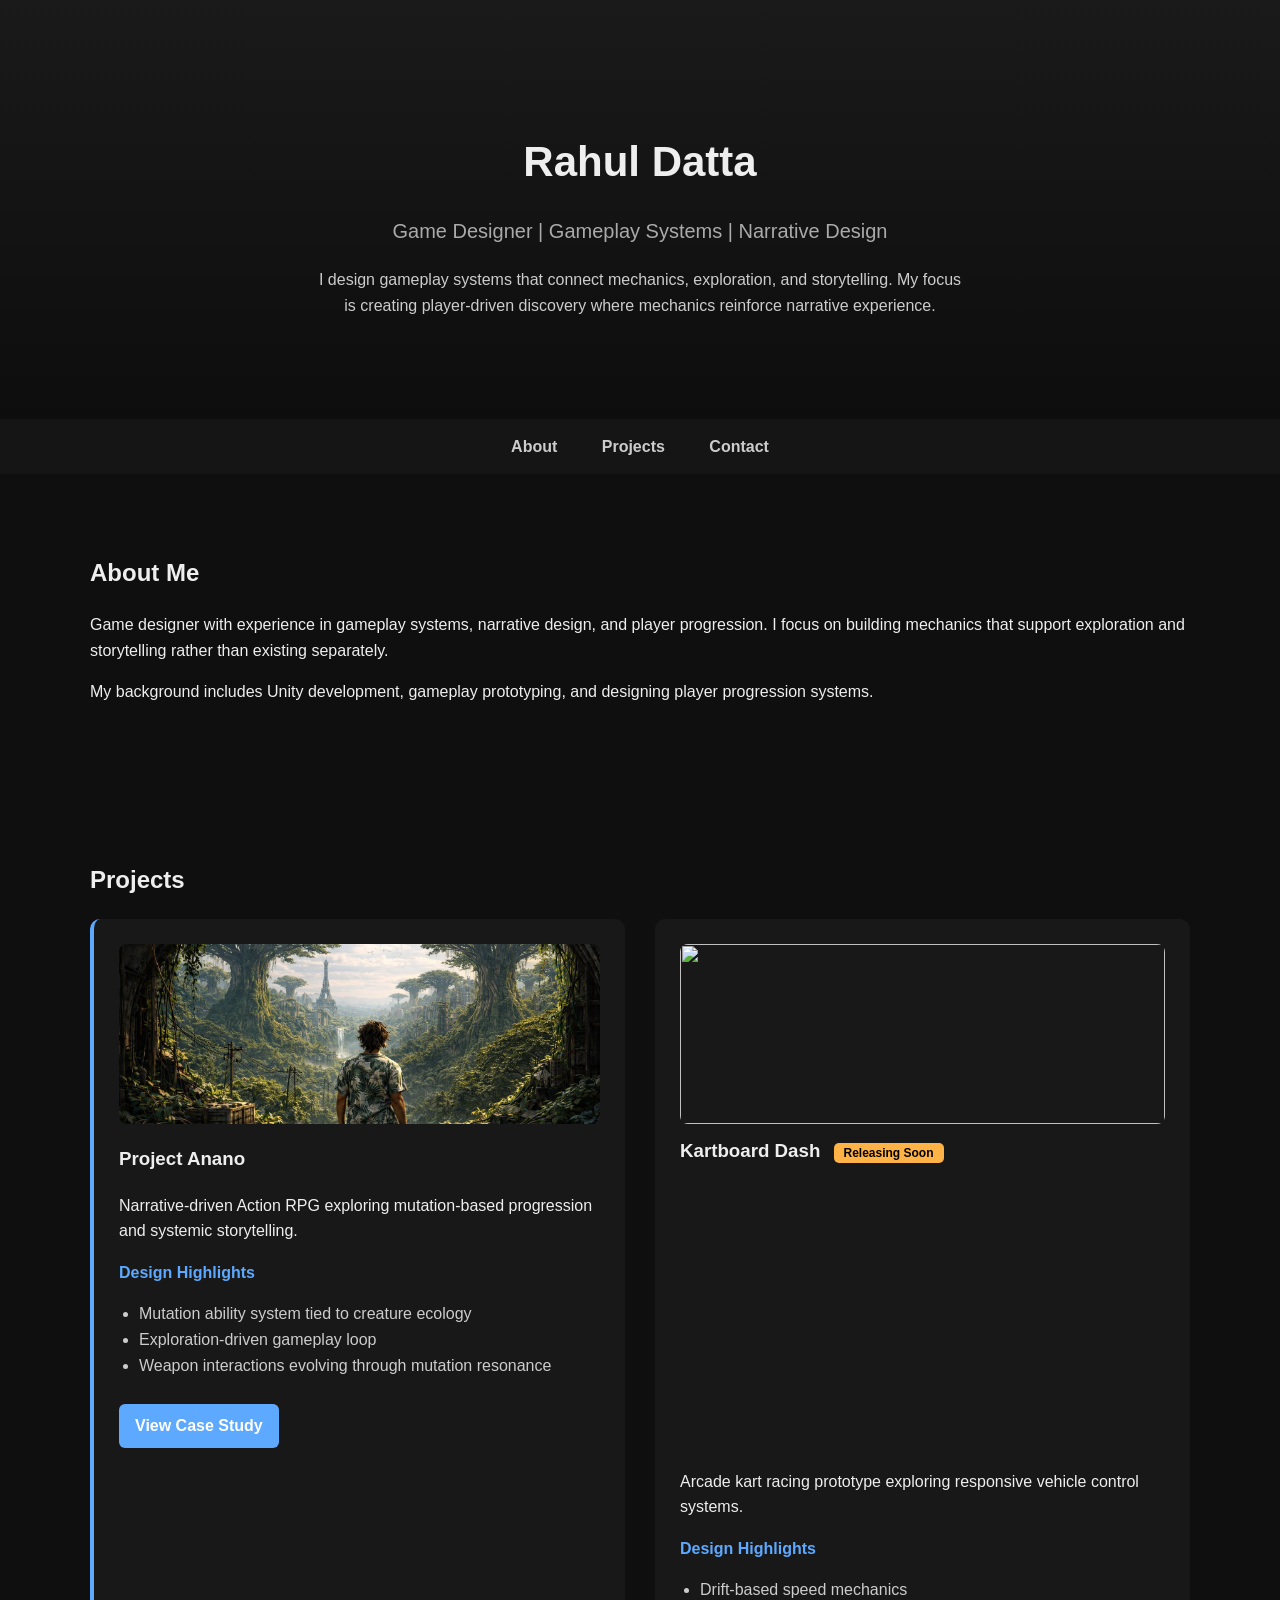
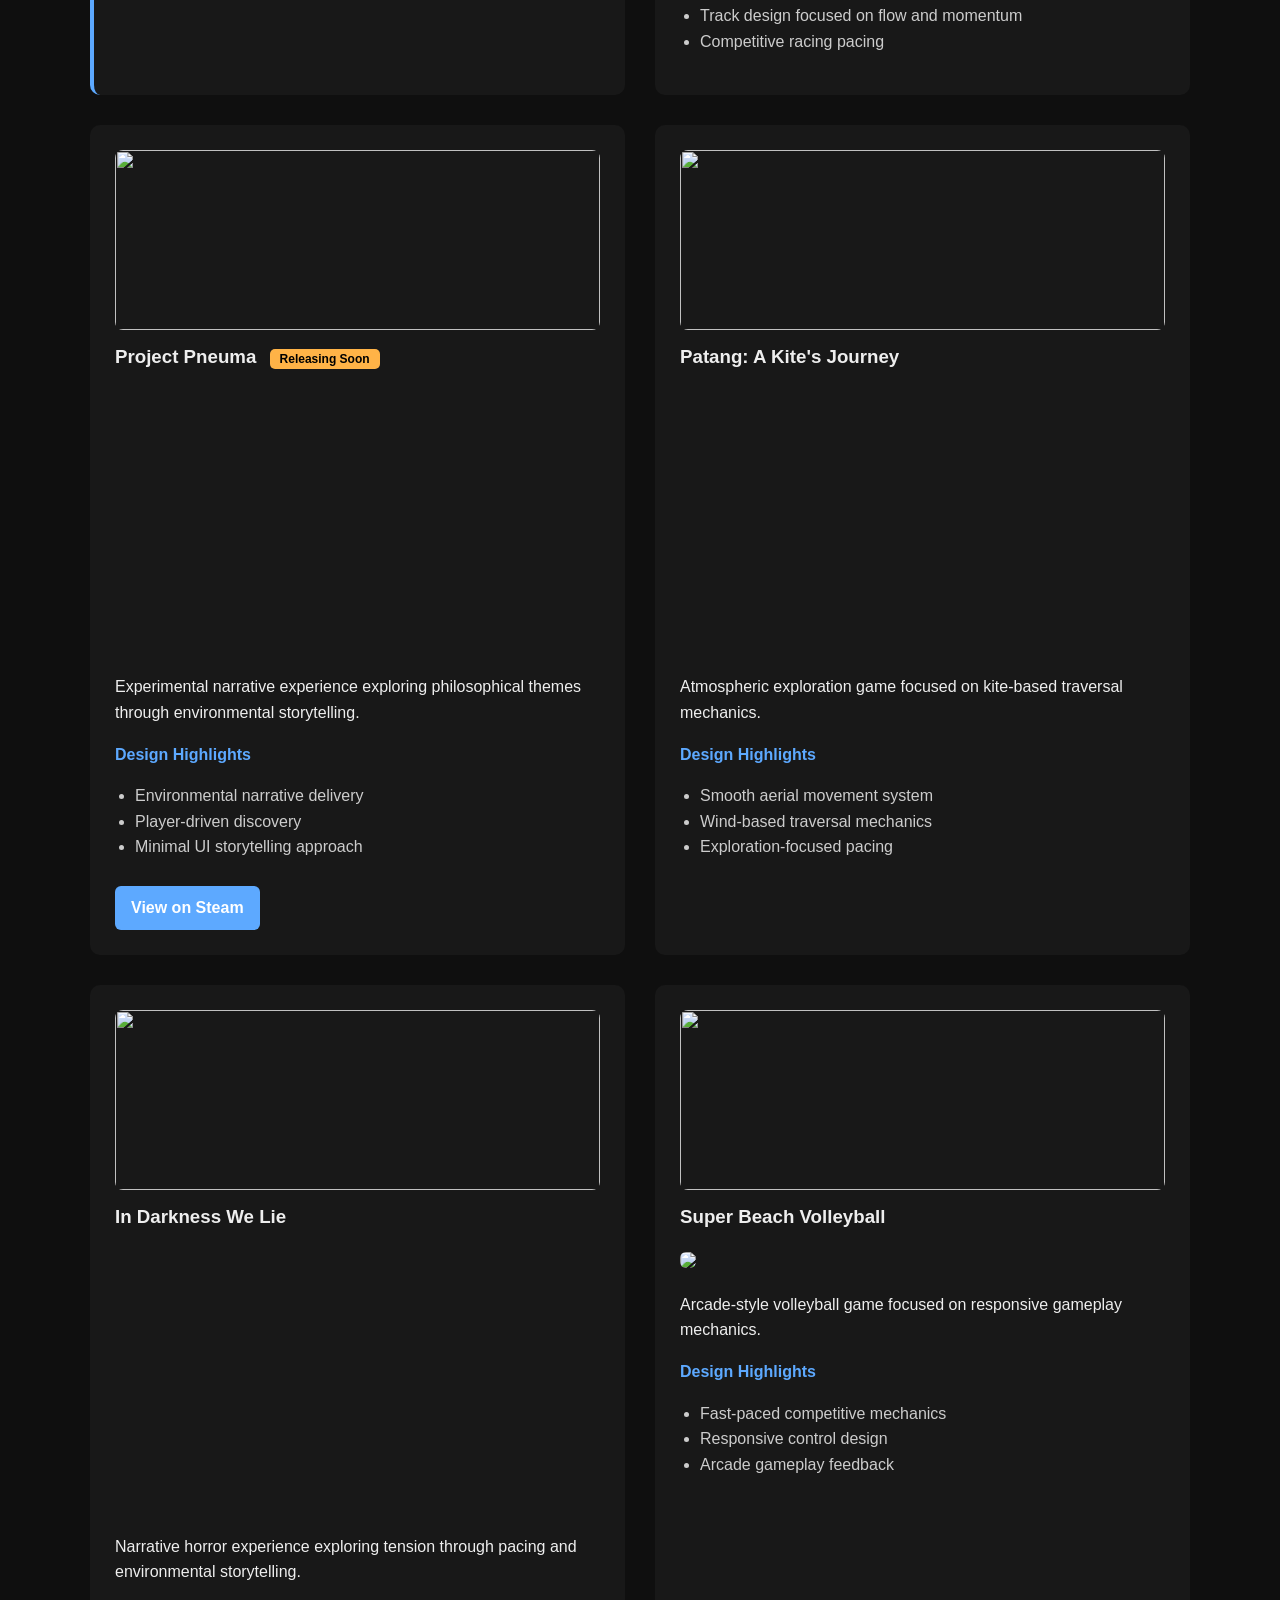
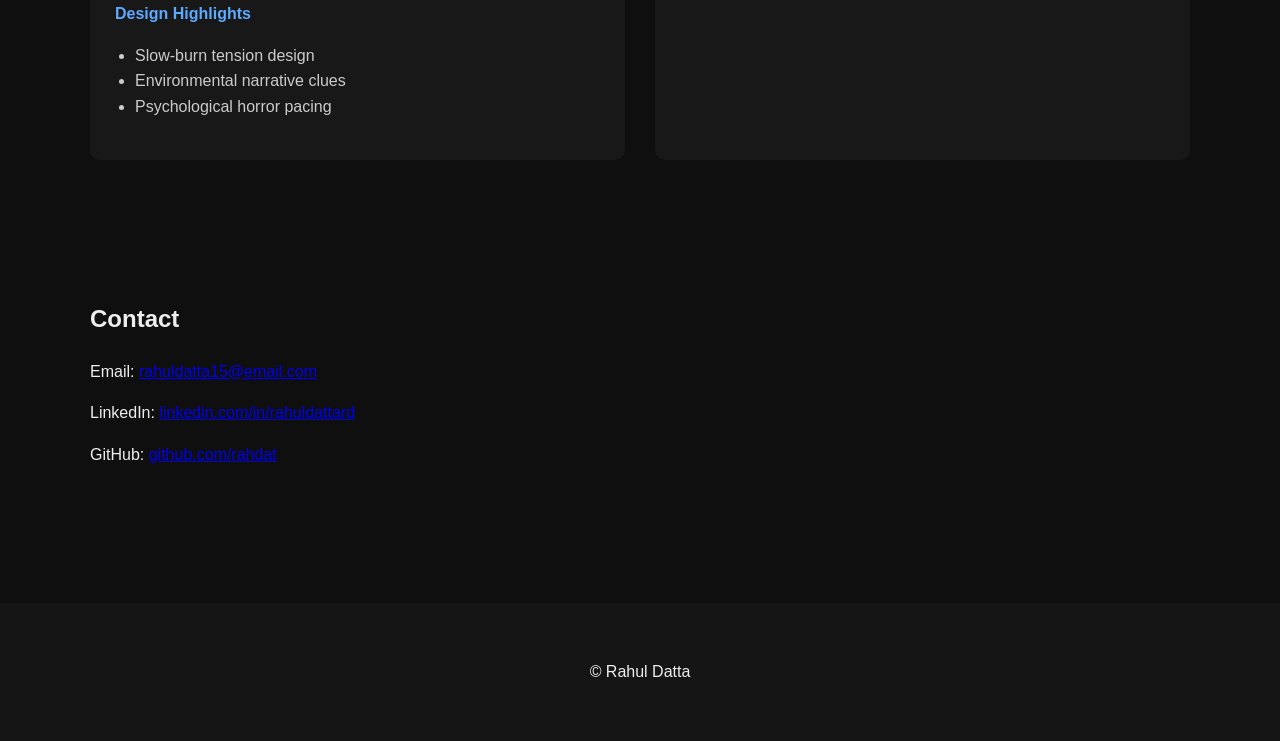
==== index.html @ 65f95d01 "Update index.html" ====
<!DOCTYPE html>
<html lang="en">

<head>
<meta charset="UTF-8">
<meta name="viewport" content="width=device-width, initial-scale=1.0">

<title>Rahul Datta | Game Designer</title>

<link rel="stylesheet" href="style.css">

</head>


<body>

<header class="hero">

<h1>Rahul Datta</h1>

<p class="tagline">
Game Designer | Gameplay Systems | Narrative Design
</p>

<p class="intro">
I design gameplay systems that connect mechanics, exploration, and storytelling.
My focus is creating player-driven discovery where mechanics reinforce narrative experience.
</p>

</header>



<nav>
<a href="#about">About</a>
<a href="#projects">Projects</a>
<a href="#contact">Contact</a>
</nav>



<section id="about">

<h2>About Me</h2>

<p>
Game designer with experience in gameplay systems, narrative design, and player progression.
I focus on building mechanics that support exploration and storytelling rather than existing separately.
</p>

<p>
My background includes Unity development, gameplay prototyping, and designing player progression systems.
</p>

</section>



<section id="projects">

<h2>Projects</h2>


<div class="project-grid">


<!-- ANANO -->

<div class="project featured">

<img class="banner" src="images/anano.jpg">

<h3>Project Anano</h3>

<p>
Narrative-driven Action RPG exploring mutation-based progression and systemic storytelling.
</p>

<h4>Design Highlights</h4>

<ul>
<li>Mutation ability system tied to creature ecology</li>
<li>Exploration-driven gameplay loop</li>
<li>Weapon interactions evolving through mutation resonance</li>
</ul>

<a class="button" href="anano.html">View Case Study</a>

</div>



<!-- KARTBOARD -->

<div class="project">

<img class="banner" src="images/kartboard.jpg">

<h3>Kartboard Dash <span class="badge">Releasing Soon</span></h3>

<div class="media">

<iframe
src="https://www.youtube.com/embed/-lowwRSZ0fc"
allowfullscreen>
</iframe>

</div>

<p>
Arcade kart racing prototype exploring responsive vehicle control systems.
</p>

<h4>Design Highlights</h4>

<ul>
<li>Drift-based speed mechanics</li>
<li>Track design focused on flow and momentum</li>
<li>Competitive racing pacing</li>
</ul>

</div>



<!-- PNEUMA -->

<div class="project">

<img class="banner" src="images/pneuma.jpg">

<h3>Project Pneuma <span class="badge">Releasing Soon</span></h3>

<div class="media">

<iframe
src="https://www.youtube.com/embed/hPVLuGZU368"
allowfullscreen>
</iframe>

</div>

<p>
Experimental narrative experience exploring philosophical themes through environmental storytelling.
</p>

<h4>Design Highlights</h4>

<ul>
<li>Environmental narrative delivery</li>
<li>Player-driven discovery</li>
<li>Minimal UI storytelling approach</li>
</ul>

<a class="button"
href="https://store.steampowered.com/app/3872430/SCP_Project_Pneuma/"
target="_blank">
View on Steam
</a>

</div>



<!-- PATANG -->

<div class="project">

<img class="banner" src="images/patang.jpg">

<h3>Patang: A Kite's Journey</h3>

<div class="media">

<iframe
src="https://www.youtube.com/embed/ZGnohQIVw0w"
allowfullscreen>
</iframe>

</div>

<p>
Atmospheric exploration game focused on kite-based traversal mechanics.
</p>

<h4>Design Highlights</h4>

<ul>
<li>Smooth aerial movement system</li>
<li>Wind-based traversal mechanics</li>
<li>Exploration-focused pacing</li>
</ul>

</div>



<!-- DARKNESS -->

<div class="project">

<img class="banner" src="images/darkness.jpg">

<h3>In Darkness We Lie</h3>

<div class="media">

<iframe
src="https://www.youtube.com/embed/kJsp2bz1Zdc"
allowfullscreen>
</iframe>

</div>

<p>
Narrative horror experience exploring tension through pacing and environmental storytelling.
</p>

<h4>Design Highlights</h4>

<ul>
<li>Slow-burn tension design</li>
<li>Environmental narrative clues</li>
<li>Psychological horror pacing</li>
</ul>

</div>



<!-- VOLLEYBALL -->

<div class="project">

<img class="banner" src="images/volleyball.jpg">

<h3>Super Beach Volleyball</h3>

<div class="media">

<img src="images/volleyball.jpg">

</div>

<p>
Arcade-style volleyball game focused on responsive gameplay mechanics.
</p>

<h4>Design Highlights</h4>

<ul>
<li>Fast-paced competitive mechanics</li>
<li>Responsive control design</li>
<li>Arcade gameplay feedback</li>
</ul>

</div>


</div>

</section>



<section id="contact">

<h2>Contact</h2>

<p>Email: <a href="mailto:rahuldatta15@email.com">rahuldatta15@email.com</a></p>

<p>
LinkedIn:
<a href="https://linkedin.com/in/rahuldattard" target="_blank">
linkedin.com/in/rahuldattard
</a>
</p>

<p>
GitHub:
<a href="https://github.com/rahdat" target="_blank">
github.com/rahdat
</a>
</p>

</section>



<footer>

<p>© Rahul Datta</p>

</footer>


</body>
</html>
---- style.css ----
body {
font-family: Arial, Helvetica, sans-serif;
margin: 0;
background-color: #0f0f0f;
color: #eee;
line-height: 1.6;
}

/* HERO */

.hero {
text-align: center;
padding: 100px 20px;
background: linear-gradient(180deg,#1a1a1a,#0d0d0d);
}

.hero h1 {
font-size: 42px;
margin-bottom: 10px;
}

.tagline {
font-size: 20px;
color: #aaa;
}

.intro {
max-width: 650px;
margin: auto;
color: #ccc;
margin-top: 10px;
}

/* NAV */

nav {
background: #151515;
text-align: center;
padding: 15px;
}

nav a {
color: #ccc;
margin: 0 20px;
text-decoration: none;
font-weight: bold;
}

nav a:hover {
color: white;
}

/* SECTIONS */

section {
max-width: 1100px;
margin: auto;
padding: 60px 20px;
}

/* GRID */

.project-grid {
display: grid;
grid-template-columns: repeat(auto-fit,minmax(420px,1fr));
gap: 30px;
}

/* PROJECT CARD */

.project {

background: #181818;
padding: 25px;
border-radius: 10px;

transition: transform .2s ease, box-shadow .2s ease;

}

.project:hover {
transform: translateY(-6px);
box-shadow: 0 12px 30px rgba(0,0,0,.4);
}

.project h3 {
margin-top: 0;
}

/* FEATURED */

.featured {
border-left: 4px solid #5da9ff;
}

/* MEDIA */

.media {
margin-top: 15px;
margin-bottom: 15px;
}

.media iframe {
width: 100%;
height: 260px;
border-radius: 6px;
border: none;
}

.media img {
width: 100%;
border-radius: 6px;
}

/* BADGE */

.badge {
background: #ffb347;
color: black;
padding: 3px 10px;
border-radius: 5px;
font-size: 12px;
margin-left: 8px;
}

/* BUTTON */

.button {
display: inline-block;
margin-top: 10px;
padding: 9px 16px;
background: #5da9ff;
color: white;
border-radius: 6px;
text-decoration: none;
font-weight: bold;
}

.button:hover {
background: #3e8fe6;
}

/* FOOTER */

footer {
text-align: center;
padding: 40px;
background: #151515;
margin-top: 60px;
}

.project ul {
padding-left: 20px;
color: #ccc;
}

.project h4 {
margin-top: 15px;
margin-bottom: 5px;
color: #5da9ff;
}

.banner {
width: 100%;
height: 180px;
object-fit: cover;
border-radius: 8px;
margin-bottom: 12px;
}
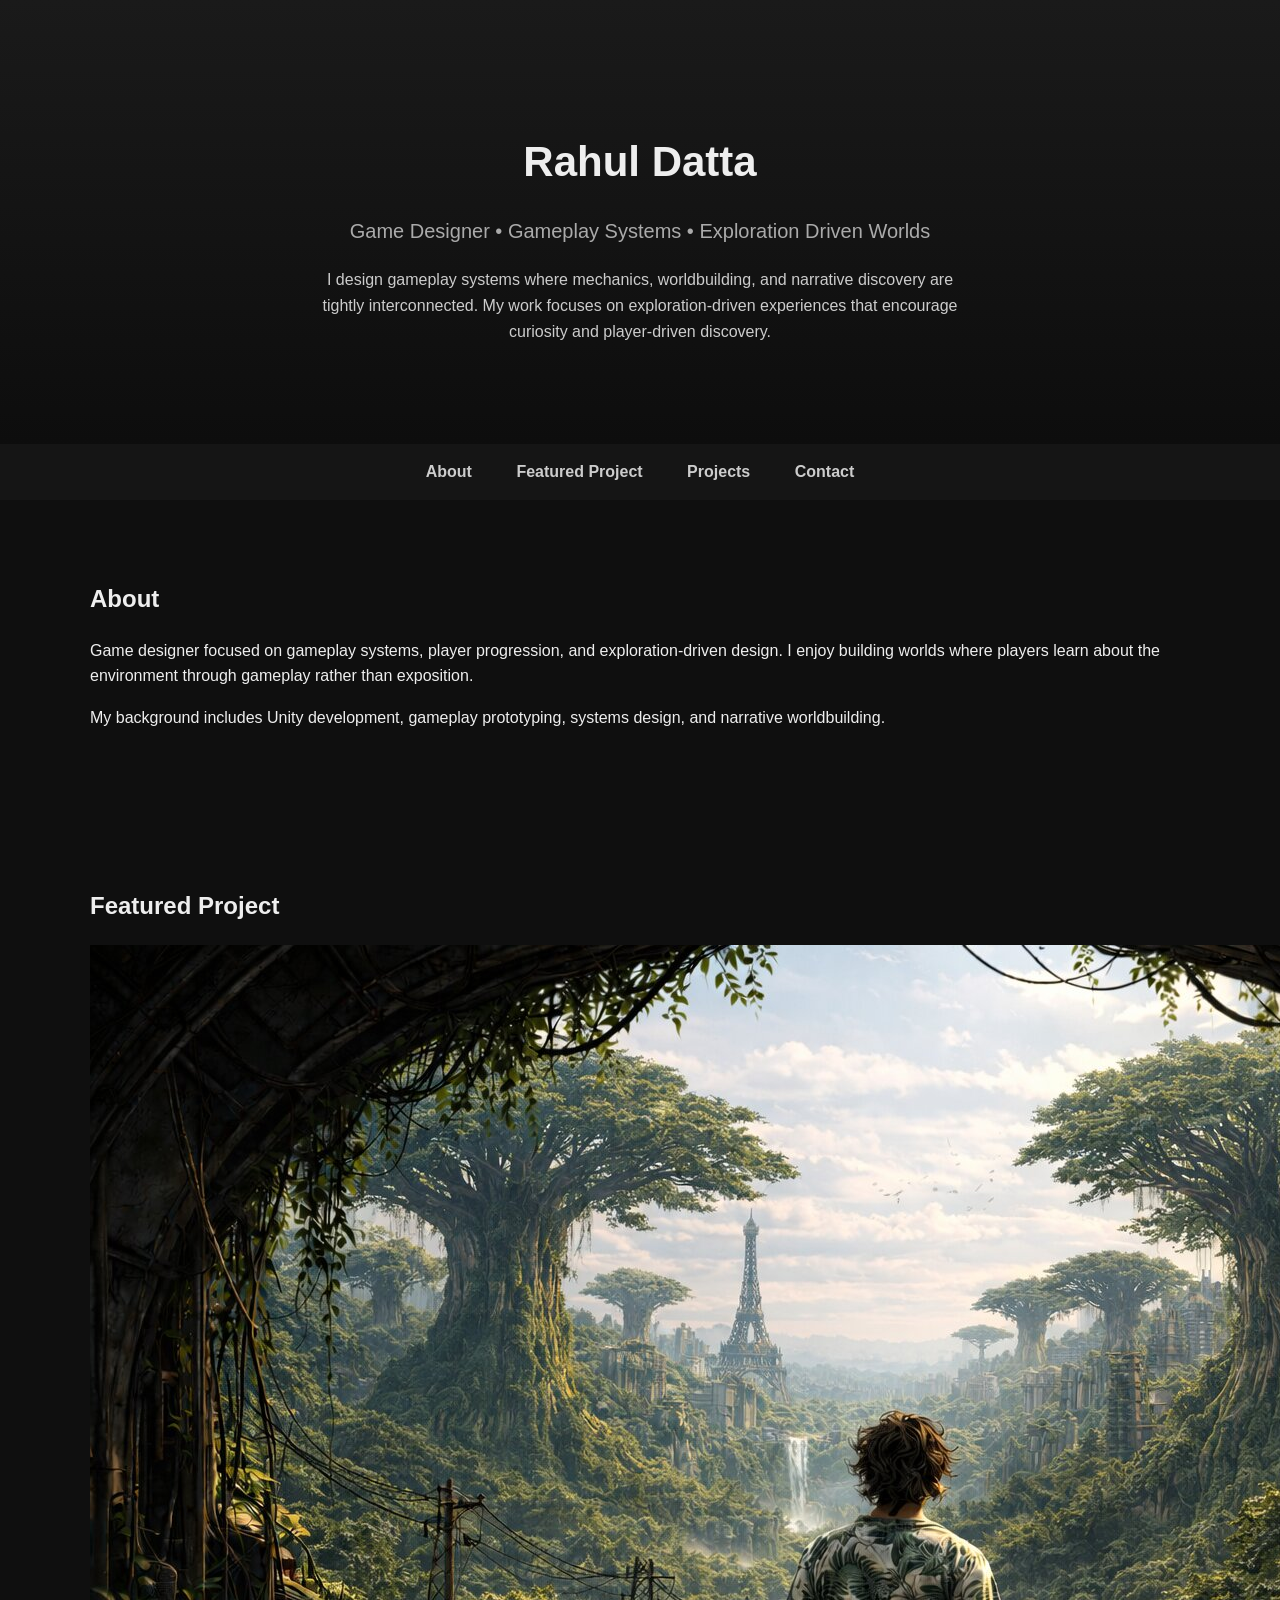
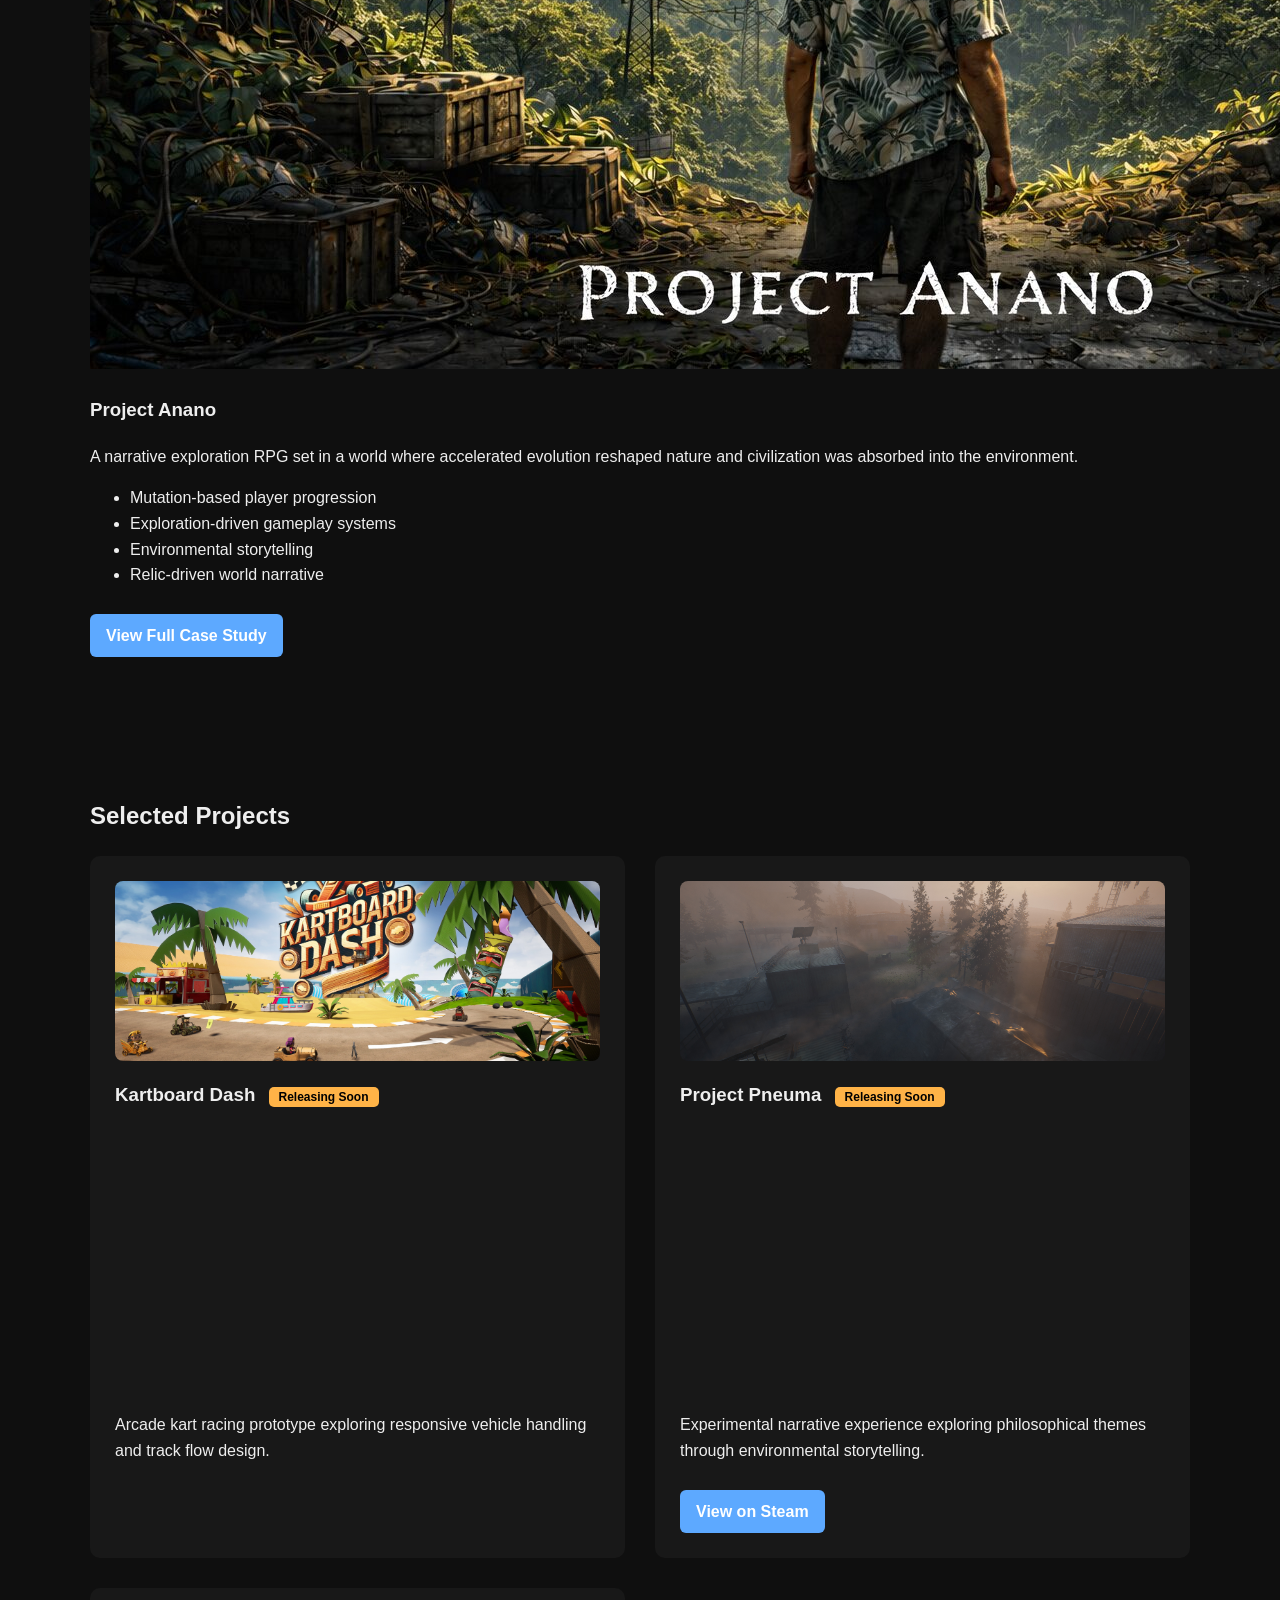
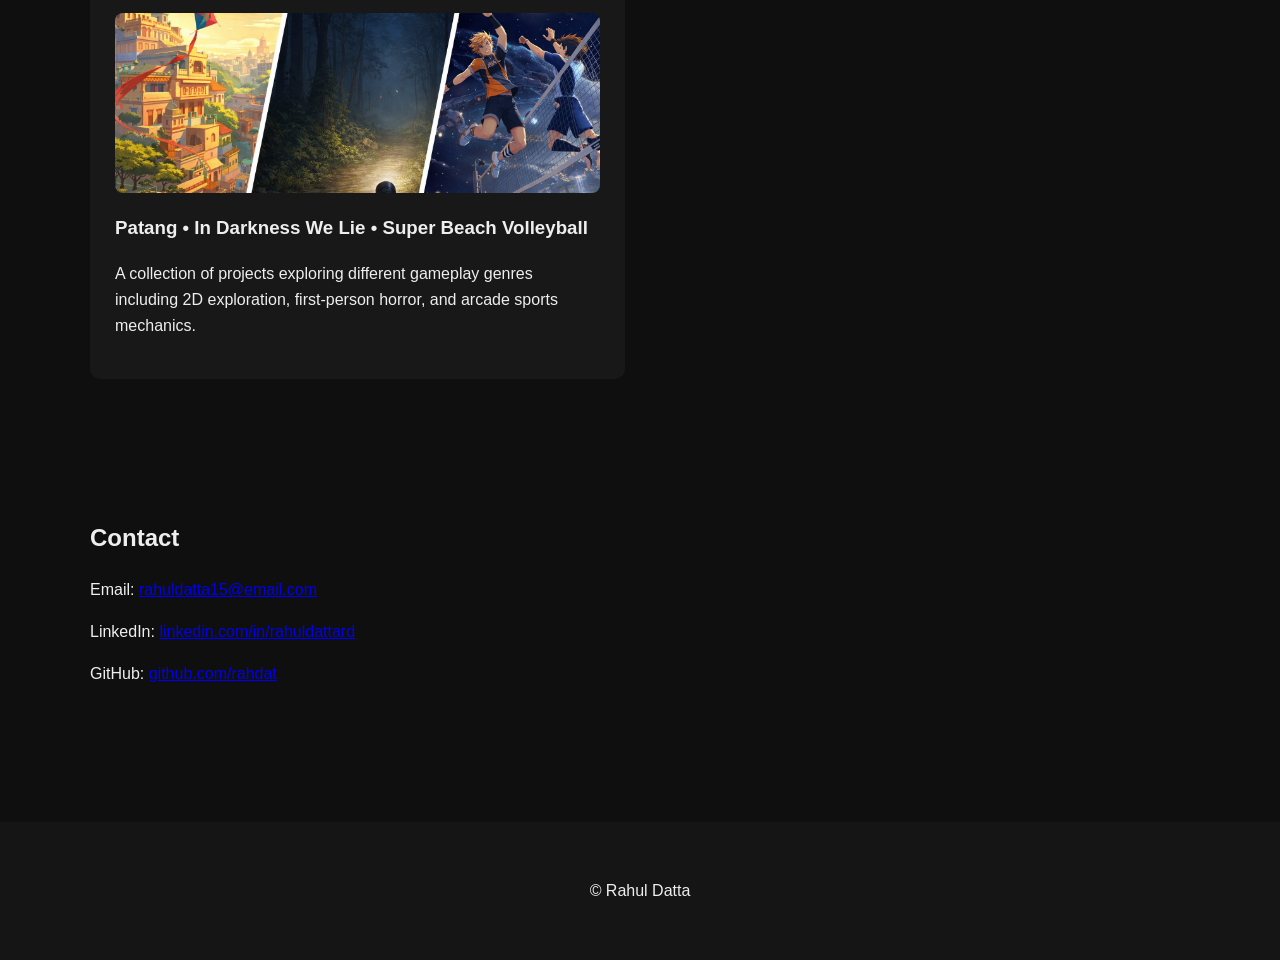
==== commit 002f773b: "Update index.html" ====
--- a/index.html
+++ b/index.html
@@ -14,17 +14,19 @@
 
 <body>
 
+
 <header class="hero">
 
 <h1>Rahul Datta</h1>
 
 <p class="tagline">
-Game Designer | Gameplay Systems | Narrative Design
+Game Designer • Gameplay Systems • Exploration Driven Worlds
 </p>
 
 <p class="intro">
-I design gameplay systems that connect mechanics, exploration, and storytelling.
-My focus is creating player-driven discovery where mechanics reinforce narrative experience.
+I design gameplay systems where mechanics, worldbuilding, and narrative discovery
+are tightly interconnected. My work focuses on exploration-driven experiences
+that encourage curiosity and player-driven discovery.
 </p>
 
 </header>
@@ -32,25 +34,70 @@
 
 
 <nav>
+
 <a href="#about">About</a>
+<a href="#featured">Featured Project</a>
 <a href="#projects">Projects</a>
 <a href="#contact">Contact</a>
+
 </nav>
 
 
 
 <section id="about">
 
-<h2>About Me</h2>
-
-<p>
-Game designer with experience in gameplay systems, narrative design, and player progression.
-I focus on building mechanics that support exploration and storytelling rather than existing separately.
-</p>
-
-<p>
-My background includes Unity development, gameplay prototyping, and designing player progression systems.
-</p>
+<h2>About</h2>
+
+<p>
+Game designer focused on gameplay systems, player progression, and exploration-driven design.
+I enjoy building worlds where players learn about the environment through gameplay rather than exposition.
+</p>
+
+<p>
+My background includes Unity development, gameplay prototyping,
+systems design, and narrative worldbuilding.
+</p>
+
+</section>
+
+
+
+<section id="featured">
+
+<h2>Featured Project</h2>
+
+<div class="featured-project">
+
+<img src="images/anano.jpg">
+
+<div class="featured-info">
+
+<h3>Project Anano</h3>
+
+<p>
+A narrative exploration RPG set in a world where accelerated evolution reshaped nature
+and civilization was absorbed into the environment.
+</p>
+
+<ul>
+
+<li>Mutation-based player progression</li>
+
+<li>Exploration-driven gameplay systems</li>
+
+<li>Environmental storytelling</li>
+
+<li>Relic-driven world narrative</li>
+
+</ul>
+
+<a class="button" href="anano.html">
+View Full Case Study
+</a>
+
+</div>
+
+</div>
 
 </section>
 
@@ -58,39 +105,11 @@
 
 <section id="projects">
 
-<h2>Projects</h2>
-
+<h2>Selected Projects</h2>
 
 <div class="project-grid">
 
 
-<!-- ANANO -->
-
-<div class="project featured">
-
-<img class="banner" src="images/anano.jpg">
-
-<h3>Project Anano</h3>
-
-<p>
-Narrative-driven Action RPG exploring mutation-based progression and systemic storytelling.
-</p>
-
-<h4>Design Highlights</h4>
-
-<ul>
-<li>Mutation ability system tied to creature ecology</li>
-<li>Exploration-driven gameplay loop</li>
-<li>Weapon interactions evolving through mutation resonance</li>
-</ul>
-
-<a class="button" href="anano.html">View Case Study</a>
-
-</div>
-
-
-
-<!-- KARTBOARD -->
 
 <div class="project">
 
@@ -108,22 +127,13 @@
 </div>
 
 <p>
-Arcade kart racing prototype exploring responsive vehicle control systems.
-</p>
-
-<h4>Design Highlights</h4>
-
-<ul>
-<li>Drift-based speed mechanics</li>
-<li>Track design focused on flow and momentum</li>
-<li>Competitive racing pacing</li>
-</ul>
-
-</div>
-
-
-
-<!-- PNEUMA -->
+Arcade kart racing prototype exploring responsive vehicle handling
+and track flow design.
+</p>
+
+</div>
+
+
 
 <div class="project">
 
@@ -141,16 +151,9 @@
 </div>
 
 <p>
-Experimental narrative experience exploring philosophical themes through environmental storytelling.
-</p>
-
-<h4>Design Highlights</h4>
-
-<ul>
-<li>Environmental narrative delivery</li>
-<li>Player-driven discovery</li>
-<li>Minimal UI storytelling approach</li>
-</ul>
+Experimental narrative experience exploring philosophical themes
+through environmental storytelling.
+</p>
 
 <a class="button"
 href="https://store.steampowered.com/app/3872430/SCP_Project_Pneuma/"
@@ -162,97 +165,16 @@
 
 
 
-<!-- PATANG -->
-
 <div class="project">
 
-<img class="banner" src="images/patang.jpg">
-
-<h3>Patang: A Kite's Journey</h3>
-
-<div class="media">
-
-<iframe
-src="https://www.youtube.com/embed/ZGnohQIVw0w"
-allowfullscreen>
-</iframe>
-
-</div>
-
-<p>
-Atmospheric exploration game focused on kite-based traversal mechanics.
-</p>
-
-<h4>Design Highlights</h4>
-
-<ul>
-<li>Smooth aerial movement system</li>
-<li>Wind-based traversal mechanics</li>
-<li>Exploration-focused pacing</li>
-</ul>
-
-</div>
-
-
-
-<!-- DARKNESS -->
-
-<div class="project">
-
-<img class="banner" src="images/darkness.jpg">
-
-<h3>In Darkness We Lie</h3>
-
-<div class="media">
-
-<iframe
-src="https://www.youtube.com/embed/kJsp2bz1Zdc"
-allowfullscreen>
-</iframe>
-
-</div>
-
-<p>
-Narrative horror experience exploring tension through pacing and environmental storytelling.
-</p>
-
-<h4>Design Highlights</h4>
-
-<ul>
-<li>Slow-burn tension design</li>
-<li>Environmental narrative clues</li>
-<li>Psychological horror pacing</li>
-</ul>
-
-</div>
-
-
-
-<!-- VOLLEYBALL -->
-
-<div class="project">
-
-<img class="banner" src="images/volleyball.jpg">
-
-<h3>Super Beach Volleyball</h3>
-
-<div class="media">
-
-<img src="images/volleyball.jpg">
-
-</div>
-
-<p>
-Arcade-style volleyball game focused on responsive gameplay mechanics.
-</p>
-
-<h4>Design Highlights</h4>
-
-<ul>
-<li>Fast-paced competitive mechanics</li>
-<li>Responsive control design</li>
-<li>Arcade gameplay feedback</li>
-</ul>
+<img class="banner" src="images/common.jpg">
+
+<h3>Patang • In Darkness We Lie • Super Beach Volleyball</h3>
+
+<p>
+A collection of projects exploring different gameplay genres including
+2D exploration, first-person horror, and arcade sports mechanics.
+</p>
 
 </div>
 
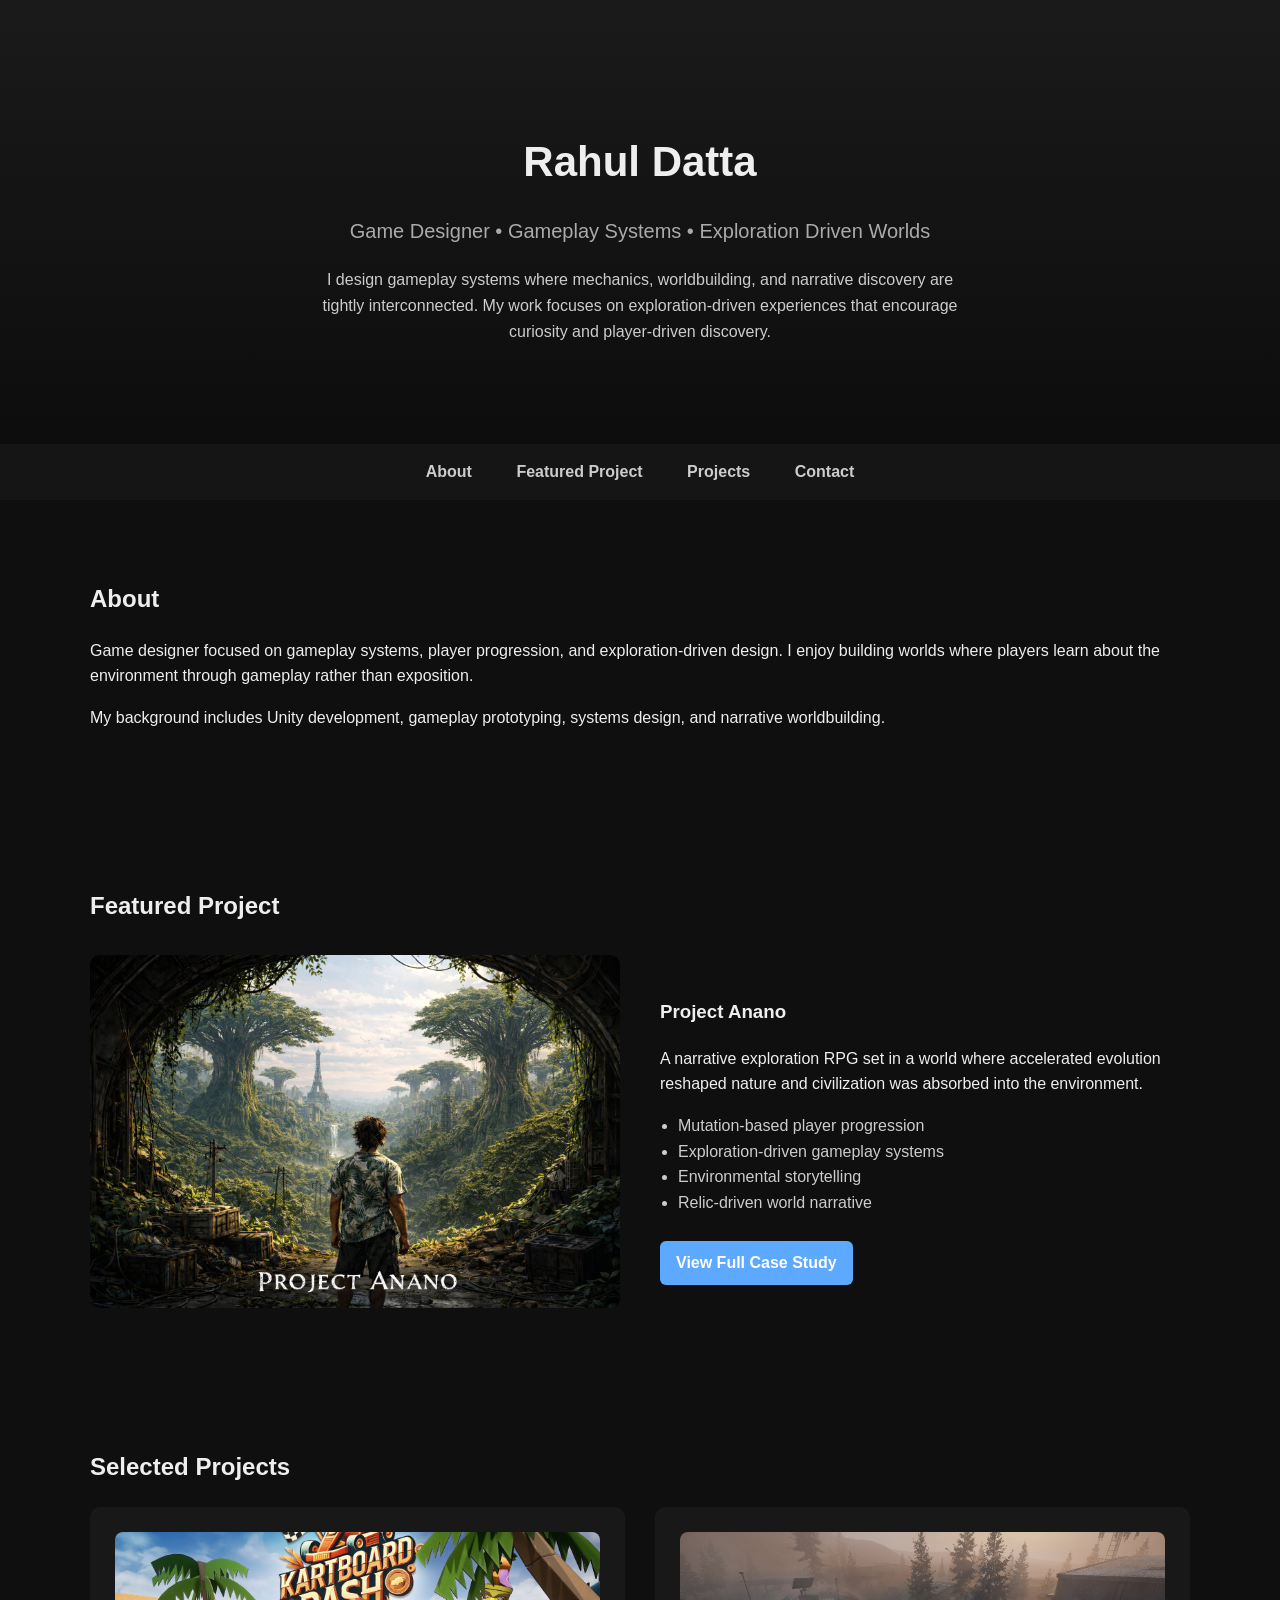
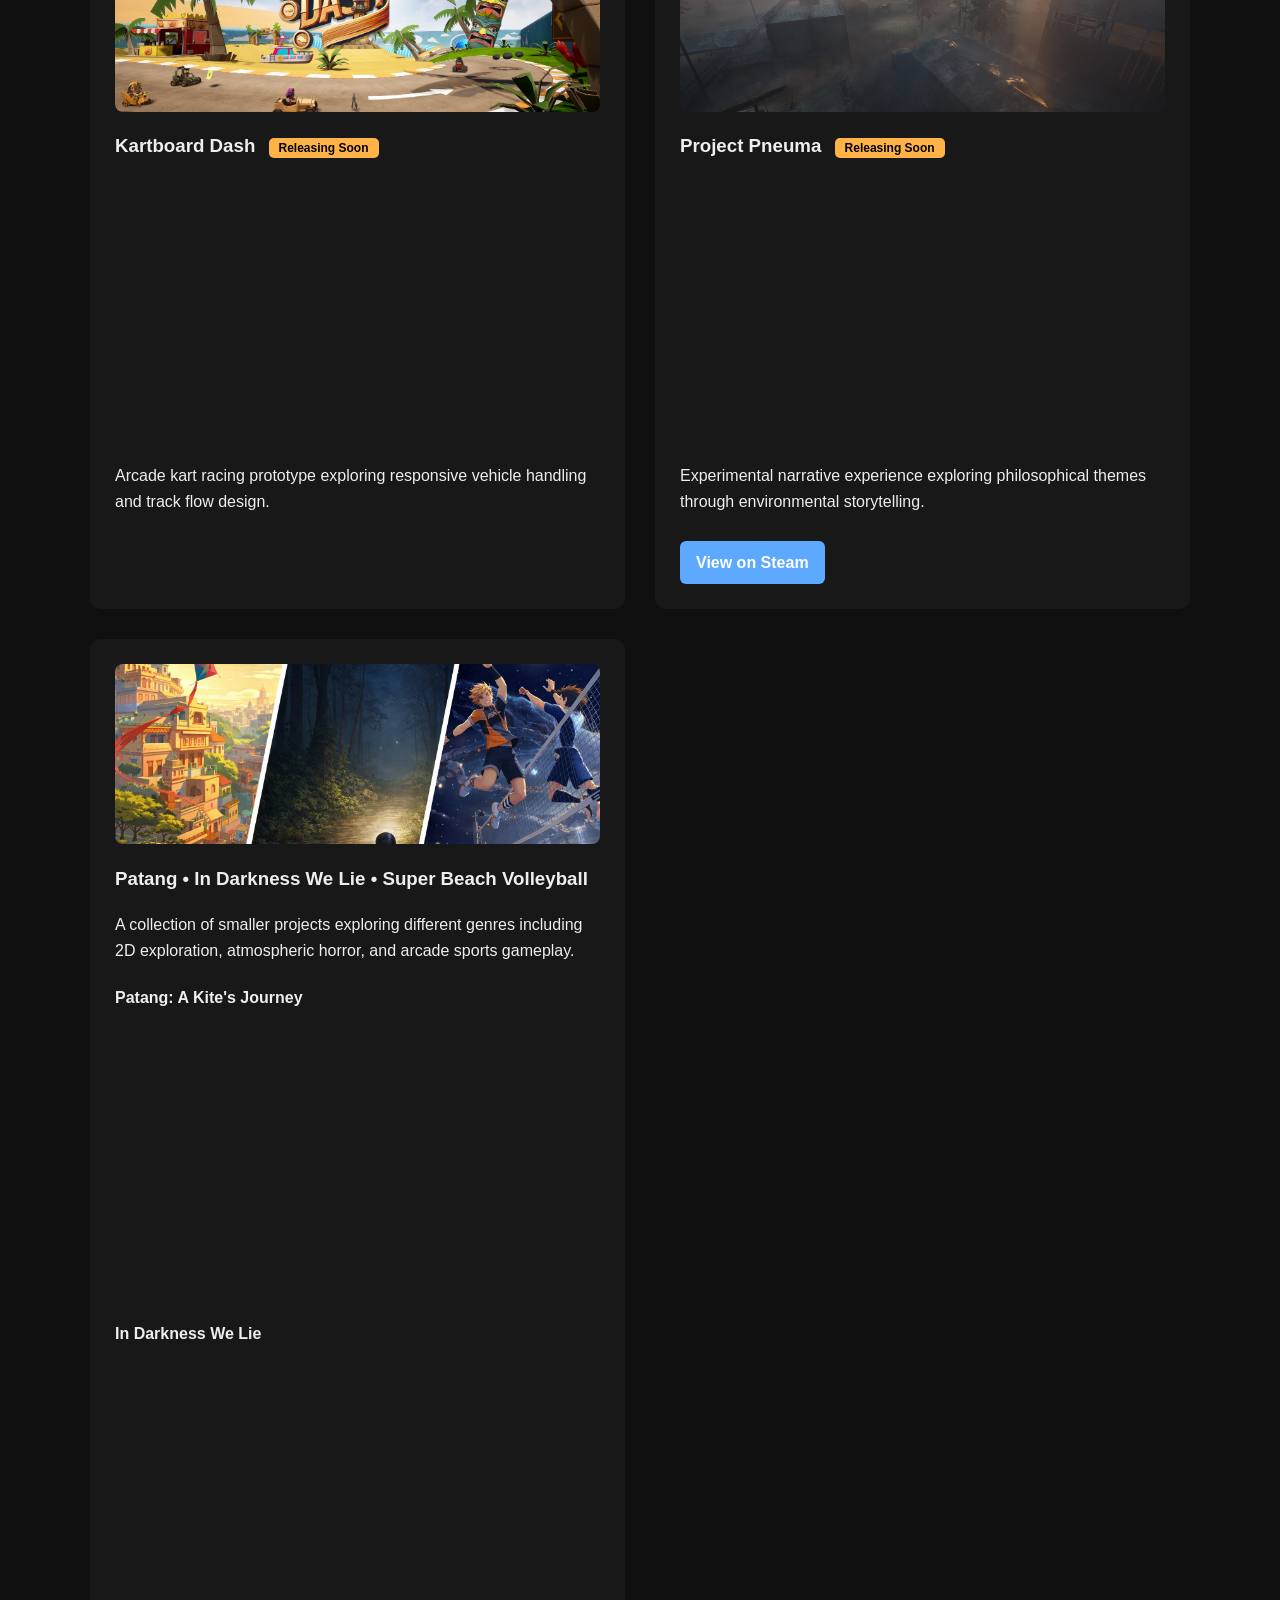
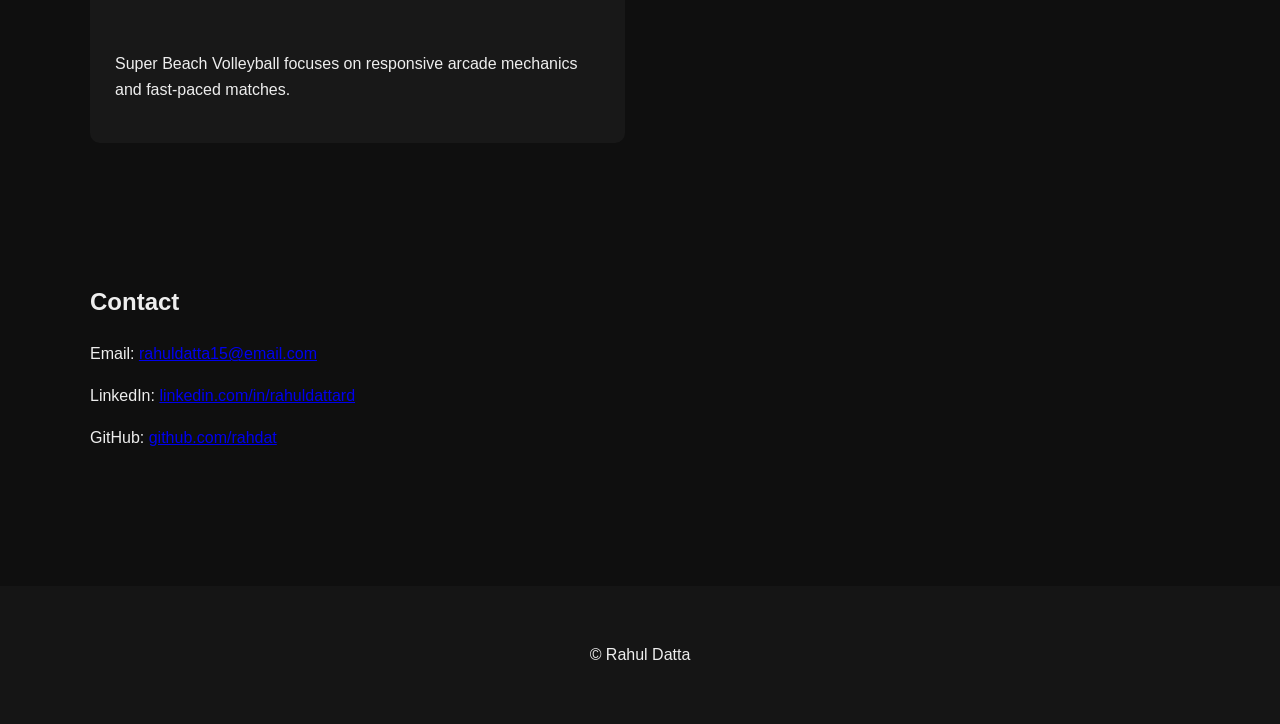
==== commit ecd6cf63: "Update index.html" ====
--- a/index.html
+++ b/index.html
@@ -172,8 +172,37 @@
 <h3>Patang • In Darkness We Lie • Super Beach Volleyball</h3>
 
 <p>
-A collection of projects exploring different gameplay genres including
-2D exploration, first-person horror, and arcade sports mechanics.
+A collection of smaller projects exploring different genres including
+2D exploration, atmospheric horror, and arcade sports gameplay.
+</p>
+
+
+<h4>Patang: A Kite's Journey</h4>
+
+<div class="media">
+
+<iframe
+src="https://www.youtube.com/embed/ZGnohQIVw0w"
+allowfullscreen>
+</iframe>
+
+</div>
+
+
+<h4>In Darkness We Lie</h4>
+
+<div class="media">
+
+<iframe
+src="https://www.youtube.com/embed/kJsp2bz1Zdc"
+allowfullscreen>
+</iframe>
+
+</div>
+
+
+<p>
+Super Beach Volleyball focuses on responsive arcade mechanics and fast-paced matches.
 </p>
 
 </div>
--- a/style.css
+++ b/style.css
@@ -1,169 +1,183 @@
-body {
-font-family: Arial, Helvetica, sans-serif;
-margin: 0;
-background-color: #0f0f0f;
-color: #eee;
-line-height: 1.6;
+body{
+font-family:Arial, Helvetica, sans-serif;
+margin:0;
+background:#0f0f0f;
+color:#eee;
+line-height:1.6;
 }
+
 
 /* HERO */
 
-.hero {
-text-align: center;
-padding: 100px 20px;
-background: linear-gradient(180deg,#1a1a1a,#0d0d0d);
+.hero{
+text-align:center;
+padding:100px 20px;
+background:linear-gradient(180deg,#1a1a1a,#0d0d0d);
 }
 
-.hero h1 {
-font-size: 42px;
-margin-bottom: 10px;
+.hero h1{
+font-size:42px;
+margin-bottom:10px;
 }
 
-.tagline {
-font-size: 20px;
-color: #aaa;
+.tagline{
+font-size:20px;
+color:#aaa;
 }
 
-.intro {
-max-width: 650px;
-margin: auto;
-color: #ccc;
-margin-top: 10px;
+.intro{
+max-width:650px;
+margin:auto;
+color:#ccc;
+margin-top:10px;
 }
+
 
 /* NAV */
 
-nav {
-background: #151515;
-text-align: center;
-padding: 15px;
+nav{
+background:#151515;
+text-align:center;
+padding:15px;
 }
 
-nav a {
-color: #ccc;
-margin: 0 20px;
-text-decoration: none;
-font-weight: bold;
+nav a{
+color:#ccc;
+margin:0 20px;
+text-decoration:none;
+font-weight:bold;
 }
 
-nav a:hover {
-color: white;
+nav a:hover{
+color:white;
 }
+
 
 /* SECTIONS */
 
-section {
-max-width: 1100px;
-margin: auto;
-padding: 60px 20px;
+section{
+max-width:1100px;
+margin:auto;
+padding:60px 20px;
 }
+
+
+/* FEATURED */
+
+.featured-project{
+display:grid;
+grid-template-columns:1fr 1fr;
+gap:40px;
+align-items:center;
+margin-top:30px;
+}
+
+.featured-project img{
+width:100%;
+border-radius:10px;
+}
+
+.featured-info ul{
+margin-top:10px;
+padding-left:18px;
+color:#ccc;
+}
+
 
 /* GRID */
 
-.project-grid {
-display: grid;
-grid-template-columns: repeat(auto-fit,minmax(420px,1fr));
-gap: 30px;
+.project-grid{
+display:grid;
+grid-template-columns:repeat(auto-fit,minmax(420px,1fr));
+gap:30px;
 }
+
 
 /* PROJECT CARD */
 
-.project {
-
-background: #181818;
-padding: 25px;
-border-radius: 10px;
-
-transition: transform .2s ease, box-shadow .2s ease;
-
+.project{
+background:#181818;
+padding:25px;
+border-radius:10px;
+transition:.2s;
 }
 
-.project:hover {
-transform: translateY(-6px);
-box-shadow: 0 12px 30px rgba(0,0,0,.4);
+.project:hover{
+transform:translateY(-5px);
+box-shadow:0 10px 25px rgba(0,0,0,.4);
 }
 
-.project h3 {
-margin-top: 0;
+.project h3{
+margin-top:0;
 }
 
-/* FEATURED */
-
-.featured {
-border-left: 4px solid #5da9ff;
-}
 
 /* MEDIA */
 
-.media {
-margin-top: 15px;
-margin-bottom: 15px;
+.media{
+margin-top:15px;
+margin-bottom:15px;
 }
 
-.media iframe {
-width: 100%;
-height: 260px;
-border-radius: 6px;
-border: none;
+.media iframe{
+width:100%;
+height:260px;
+border:none;
+border-radius:6px;
 }
 
-.media img {
-width: 100%;
-border-radius: 6px;
+.media img{
+width:100%;
+border-radius:6px;
 }
+
+
+/* BANNER */
+
+.banner{
+width:100%;
+height:180px;
+object-fit:cover;
+border-radius:8px;
+margin-bottom:12px;
+}
+
 
 /* BADGE */
 
-.badge {
-background: #ffb347;
-color: black;
-padding: 3px 10px;
-border-radius: 5px;
-font-size: 12px;
-margin-left: 8px;
+.badge{
+background:#ffb347;
+color:black;
+padding:3px 10px;
+border-radius:5px;
+font-size:12px;
+margin-left:8px;
 }
+
 
 /* BUTTON */
 
-.button {
-display: inline-block;
-margin-top: 10px;
-padding: 9px 16px;
-background: #5da9ff;
-color: white;
-border-radius: 6px;
-text-decoration: none;
-font-weight: bold;
+.button{
+display:inline-block;
+margin-top:10px;
+padding:9px 16px;
+background:#5da9ff;
+color:white;
+border-radius:6px;
+text-decoration:none;
+font-weight:bold;
 }
 
-.button:hover {
-background: #3e8fe6;
+.button:hover{
+background:#3e8fe6;
 }
+
 
 /* FOOTER */
 
-footer {
-text-align: center;
-padding: 40px;
-background: #151515;
-margin-top: 60px;
+footer{
+text-align:center;
+padding:40px;
+background:#151515;
+margin-top:60px;
 }
-
-.project ul {
-padding-left: 20px;
-color: #ccc;
-}
-
-.project h4 {
-margin-top: 15px;
-margin-bottom: 5px;
-color: #5da9ff;
-}
-
-.banner {
-width: 100%;
-height: 180px;
-object-fit: cover;
-border-radius: 8px;
-margin-bottom: 12px;
-}
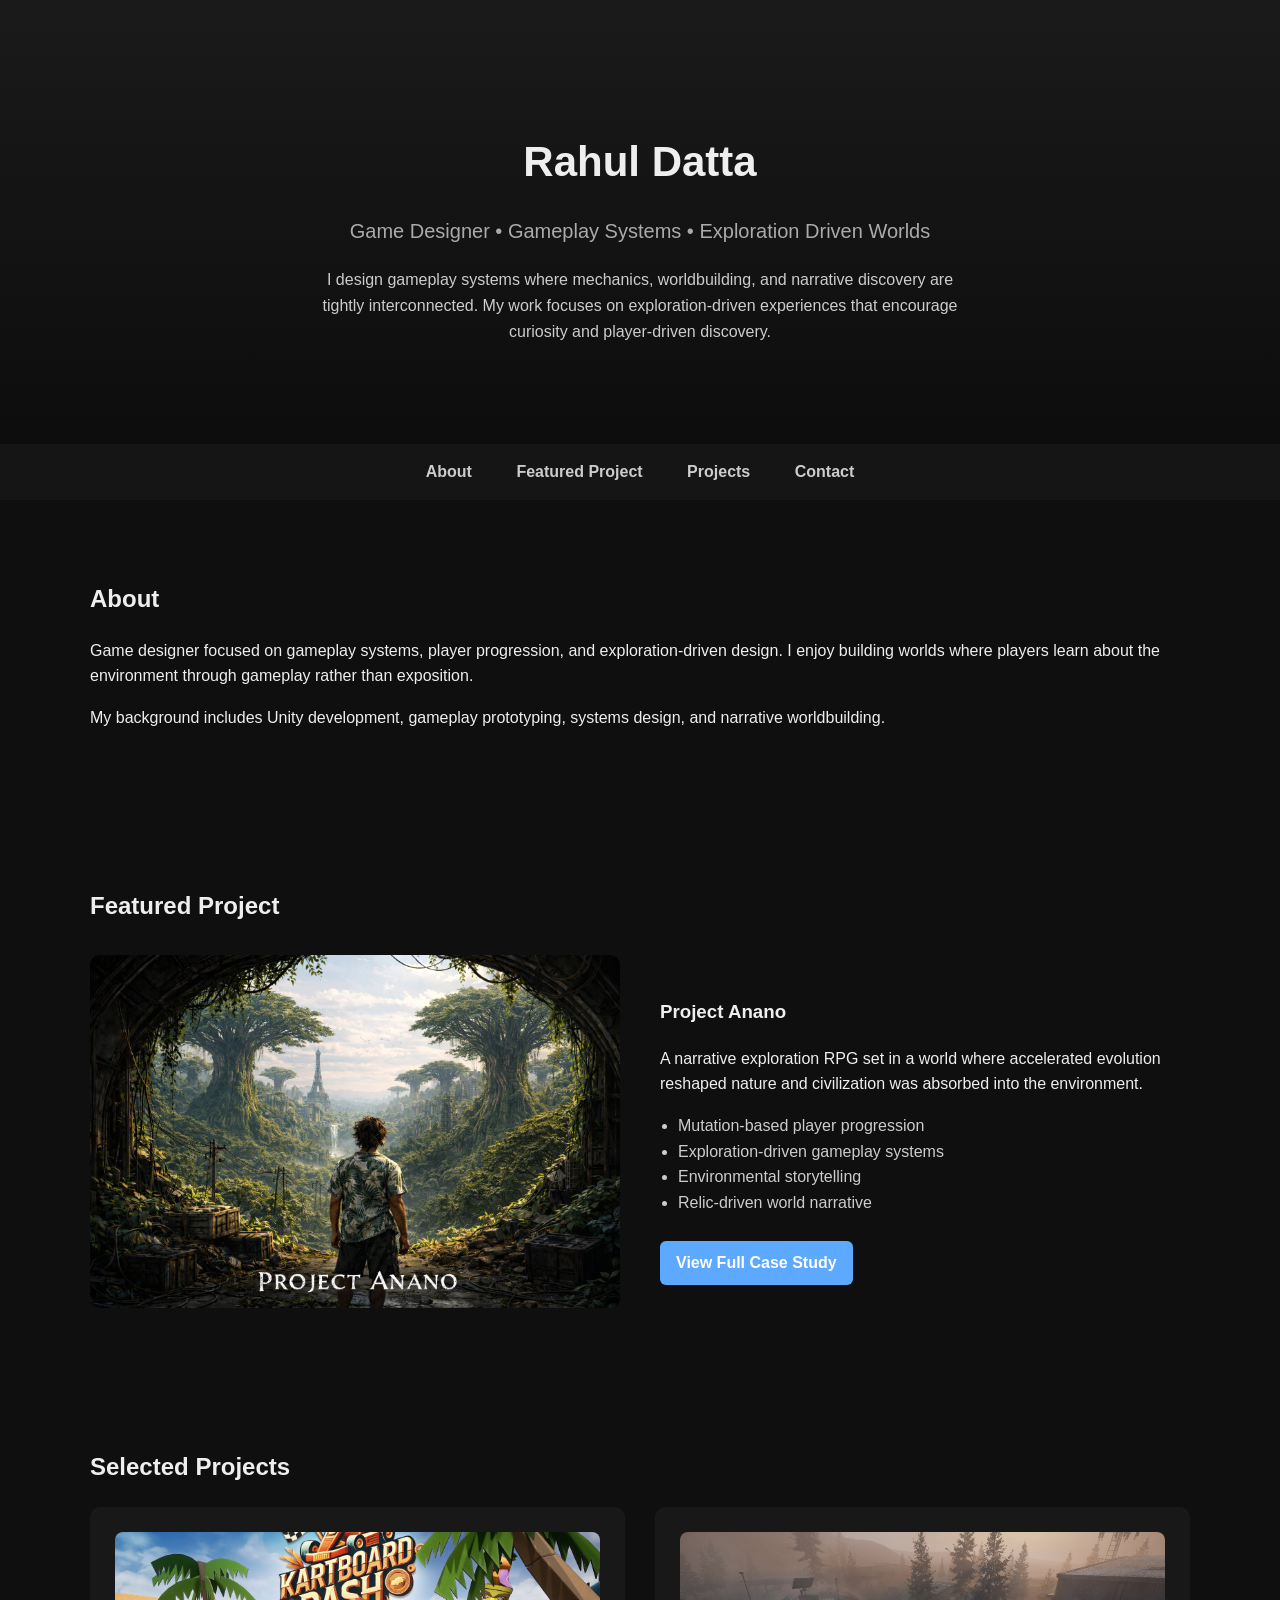
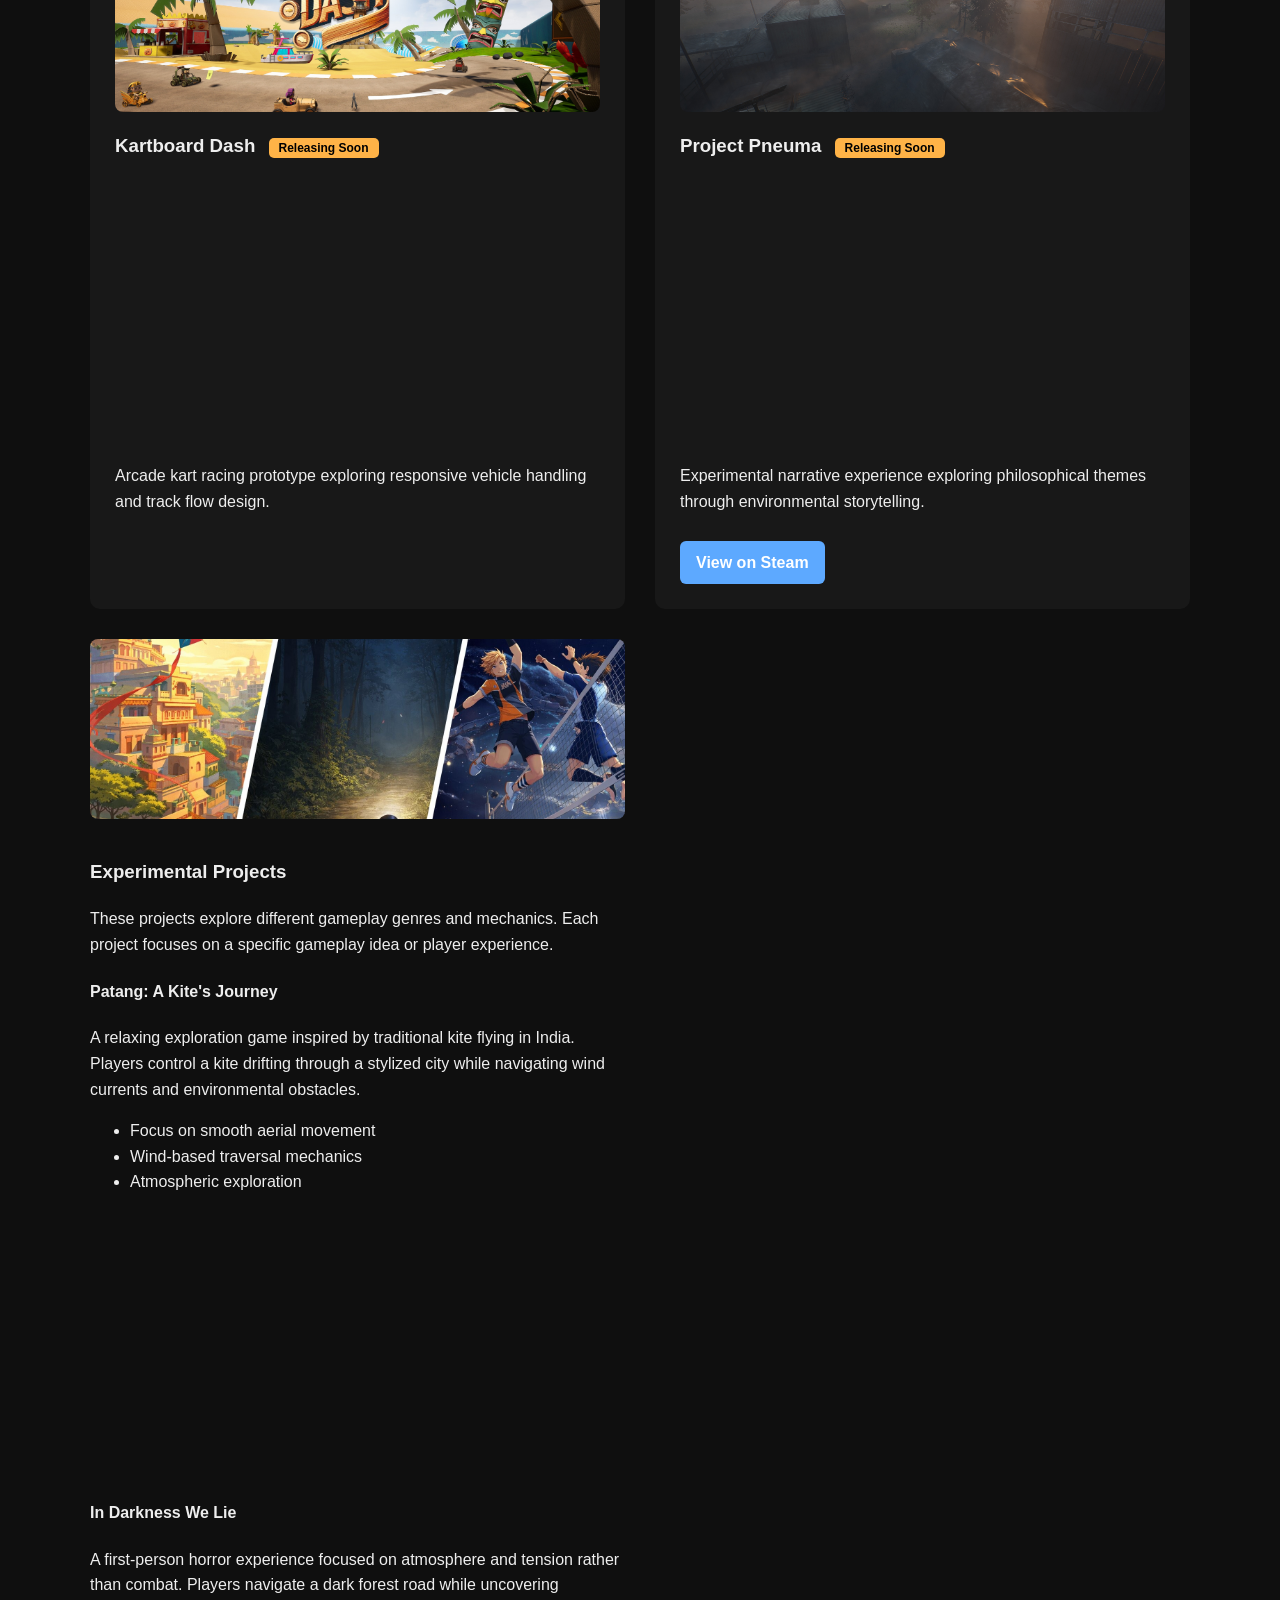
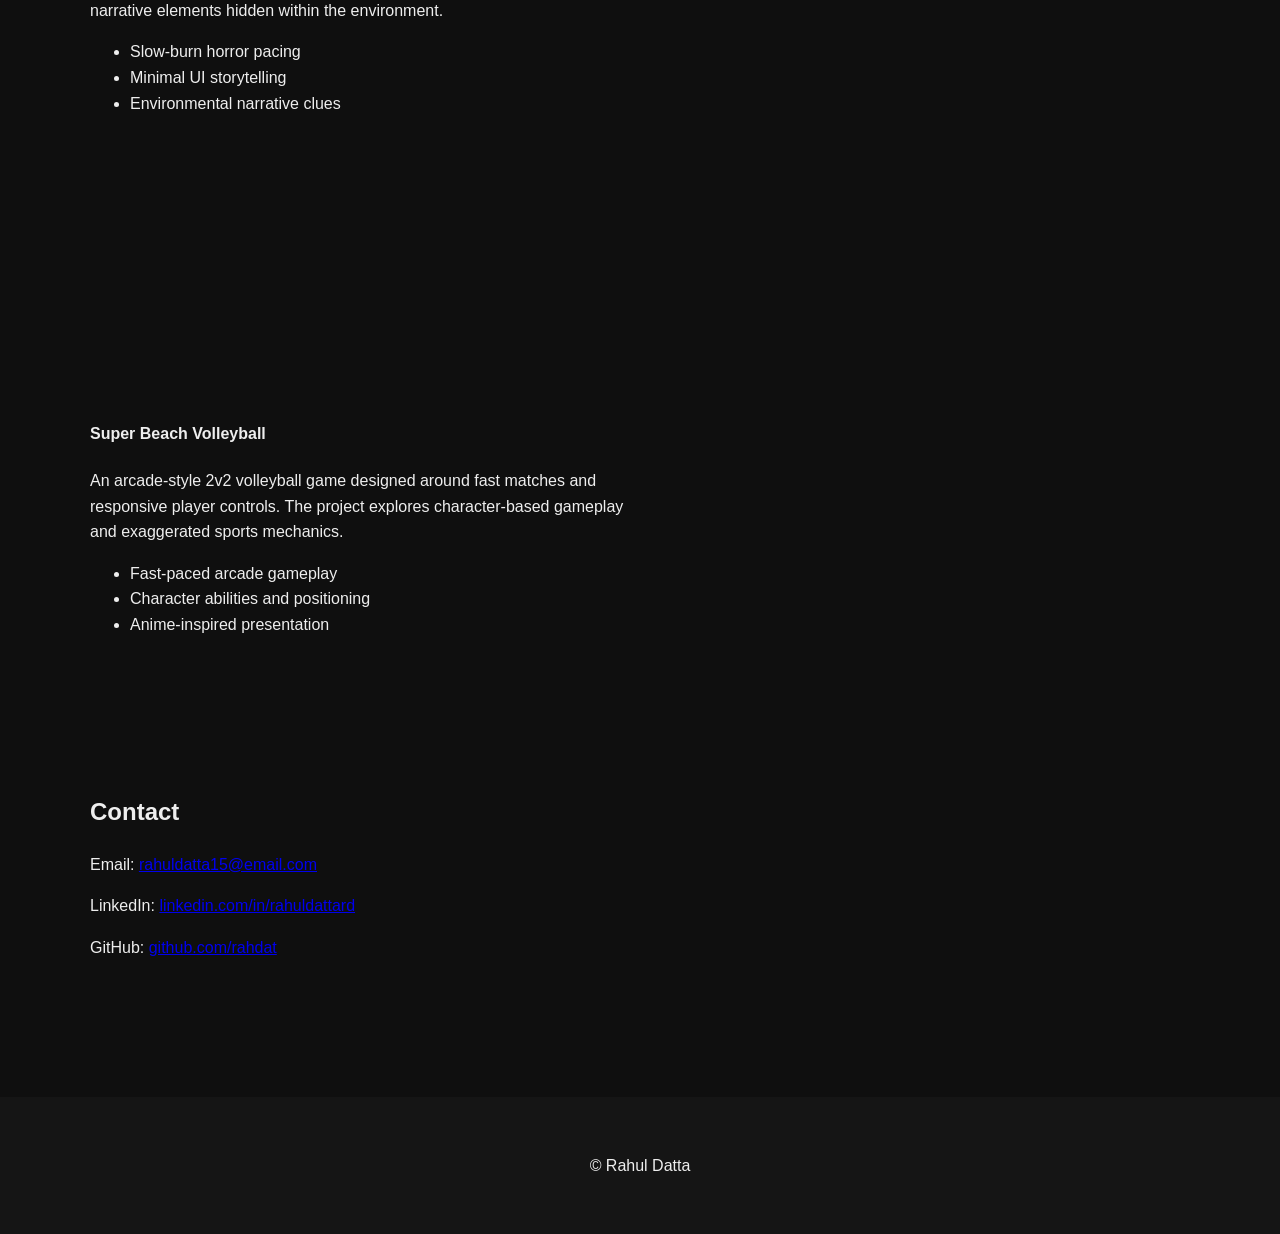
==== commit f34e5586: "Update index.html" ====
--- a/index.html
+++ b/index.html
@@ -165,19 +165,37 @@
 
 
 
-<div class="project">
+<div class="project-wide">
 
 <img class="banner" src="images/common.jpg">
 
-<h3>Patang • In Darkness We Lie • Super Beach Volleyball</h3>
-
-<p>
-A collection of smaller projects exploring different genres including
-2D exploration, atmospheric horror, and arcade sports gameplay.
-</p>
-
+<h3>Experimental Projects</h3>
+
+<p class="wide-intro">
+These projects explore different gameplay genres and mechanics.
+Each project focuses on a specific gameplay idea or player experience.
+</p>
+
+
+<div class="wide-project">
 
 <h4>Patang: A Kite's Journey</h4>
+
+<p>
+A relaxing exploration game inspired by traditional kite flying in India.
+Players control a kite drifting through a stylized city while navigating wind currents
+and environmental obstacles.
+</p>
+
+<ul>
+
+<li>Focus on smooth aerial movement</li>
+
+<li>Wind-based traversal mechanics</li>
+
+<li>Atmospheric exploration</li>
+
+</ul>
 
 <div class="media">
 
@@ -188,8 +206,29 @@
 
 </div>
 
+</div>
+
+
+
+<div class="wide-project">
 
 <h4>In Darkness We Lie</h4>
+
+<p>
+A first-person horror experience focused on atmosphere and tension rather than combat.
+Players navigate a dark forest road while uncovering narrative elements hidden
+within the environment.
+</p>
+
+<ul>
+
+<li>Slow-burn horror pacing</li>
+
+<li>Minimal UI storytelling</li>
+
+<li>Environmental narrative clues</li>
+
+</ul>
 
 <div class="media">
 
@@ -200,10 +239,30 @@
 
 </div>
 
-
-<p>
-Super Beach Volleyball focuses on responsive arcade mechanics and fast-paced matches.
-</p>
+</div>
+
+
+
+<div class="wide-project">
+
+<h4>Super Beach Volleyball</h4>
+
+<p>
+An arcade-style 2v2 volleyball game designed around fast matches and responsive player controls.
+The project explores character-based gameplay and exaggerated sports mechanics.
+</p>
+
+<ul>
+
+<li>Fast-paced arcade gameplay</li>
+
+<li>Character abilities and positioning</li>
+
+<li>Anime-inspired presentation</li>
+
+</ul>
+
+</div>
 
 </div>
 
--- a/style.css
+++ b/style.css
@@ -181,3 +181,10 @@
 background:#151515;
 margin-top:60px;
 }
+
+.project h4{
+margin-top:20px;
+margin-bottom:6px;
+color:#5da9ff;
+font-weight:600;
+}
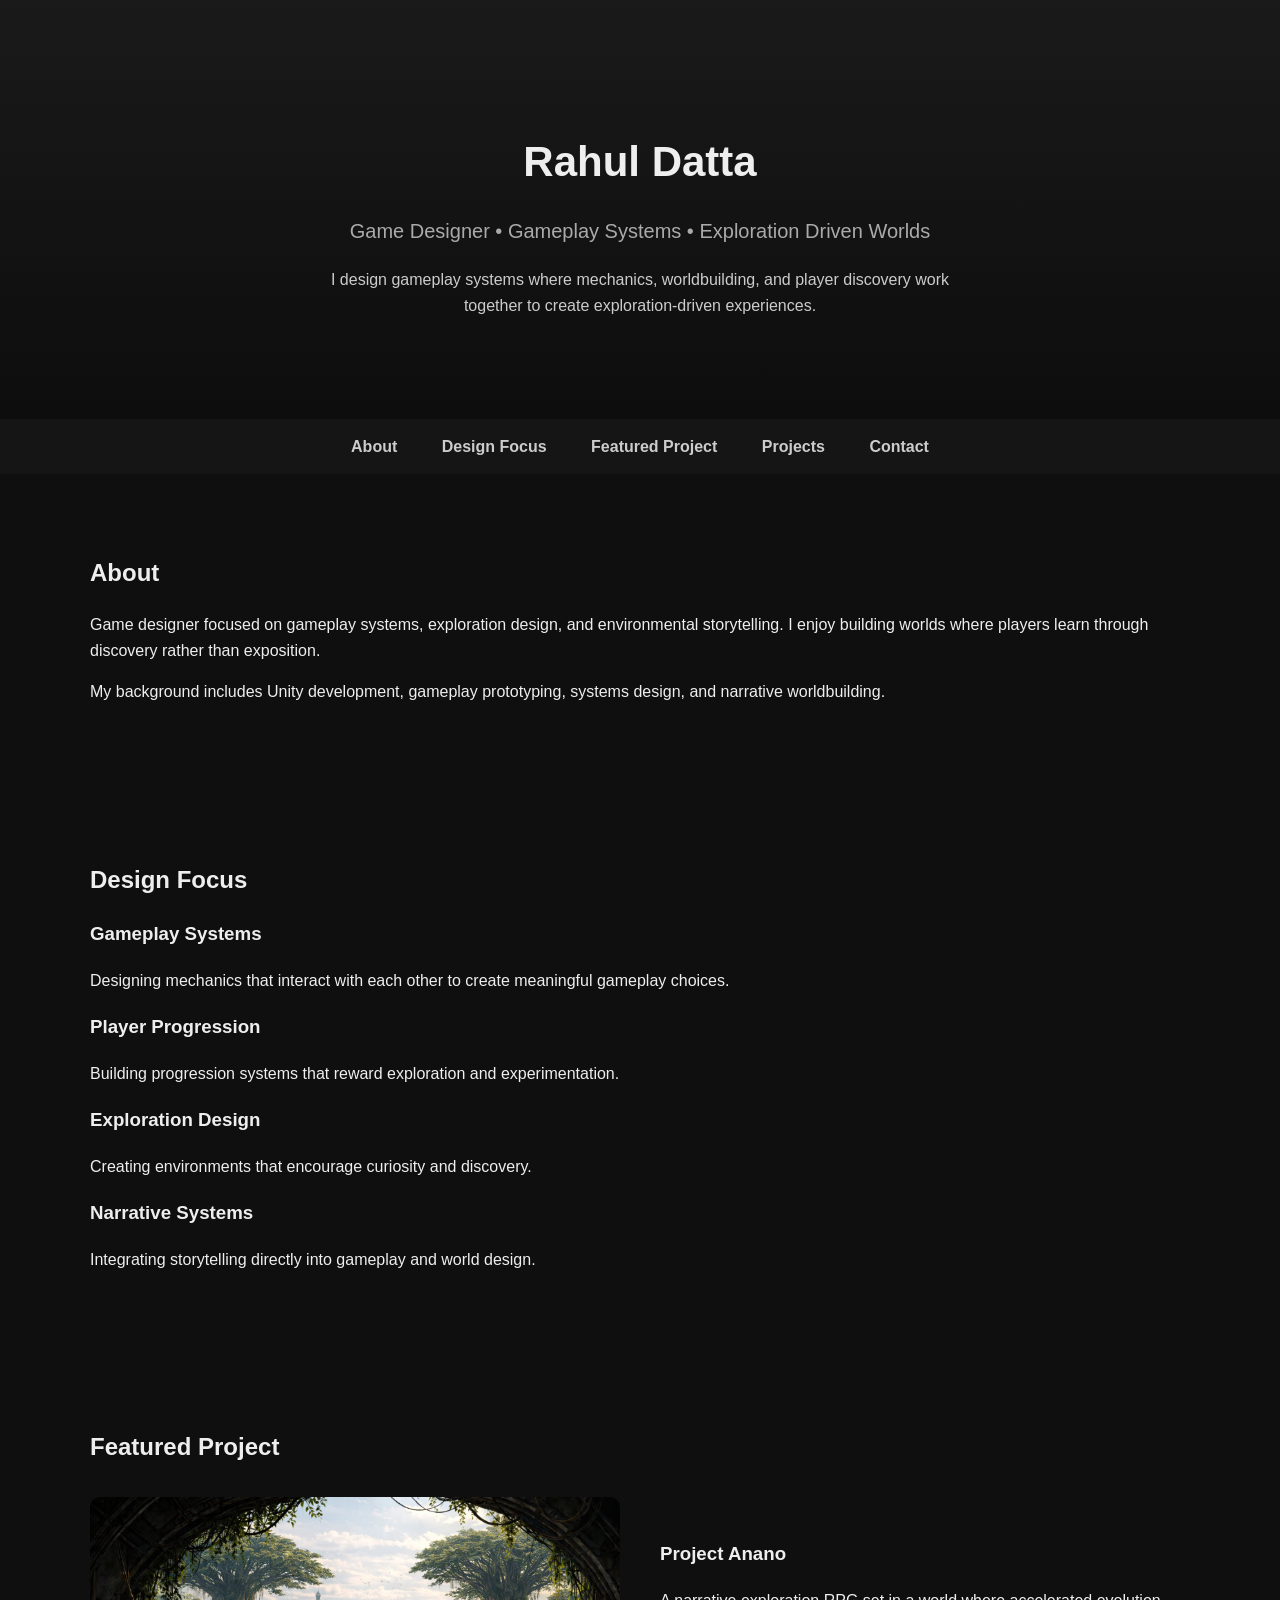
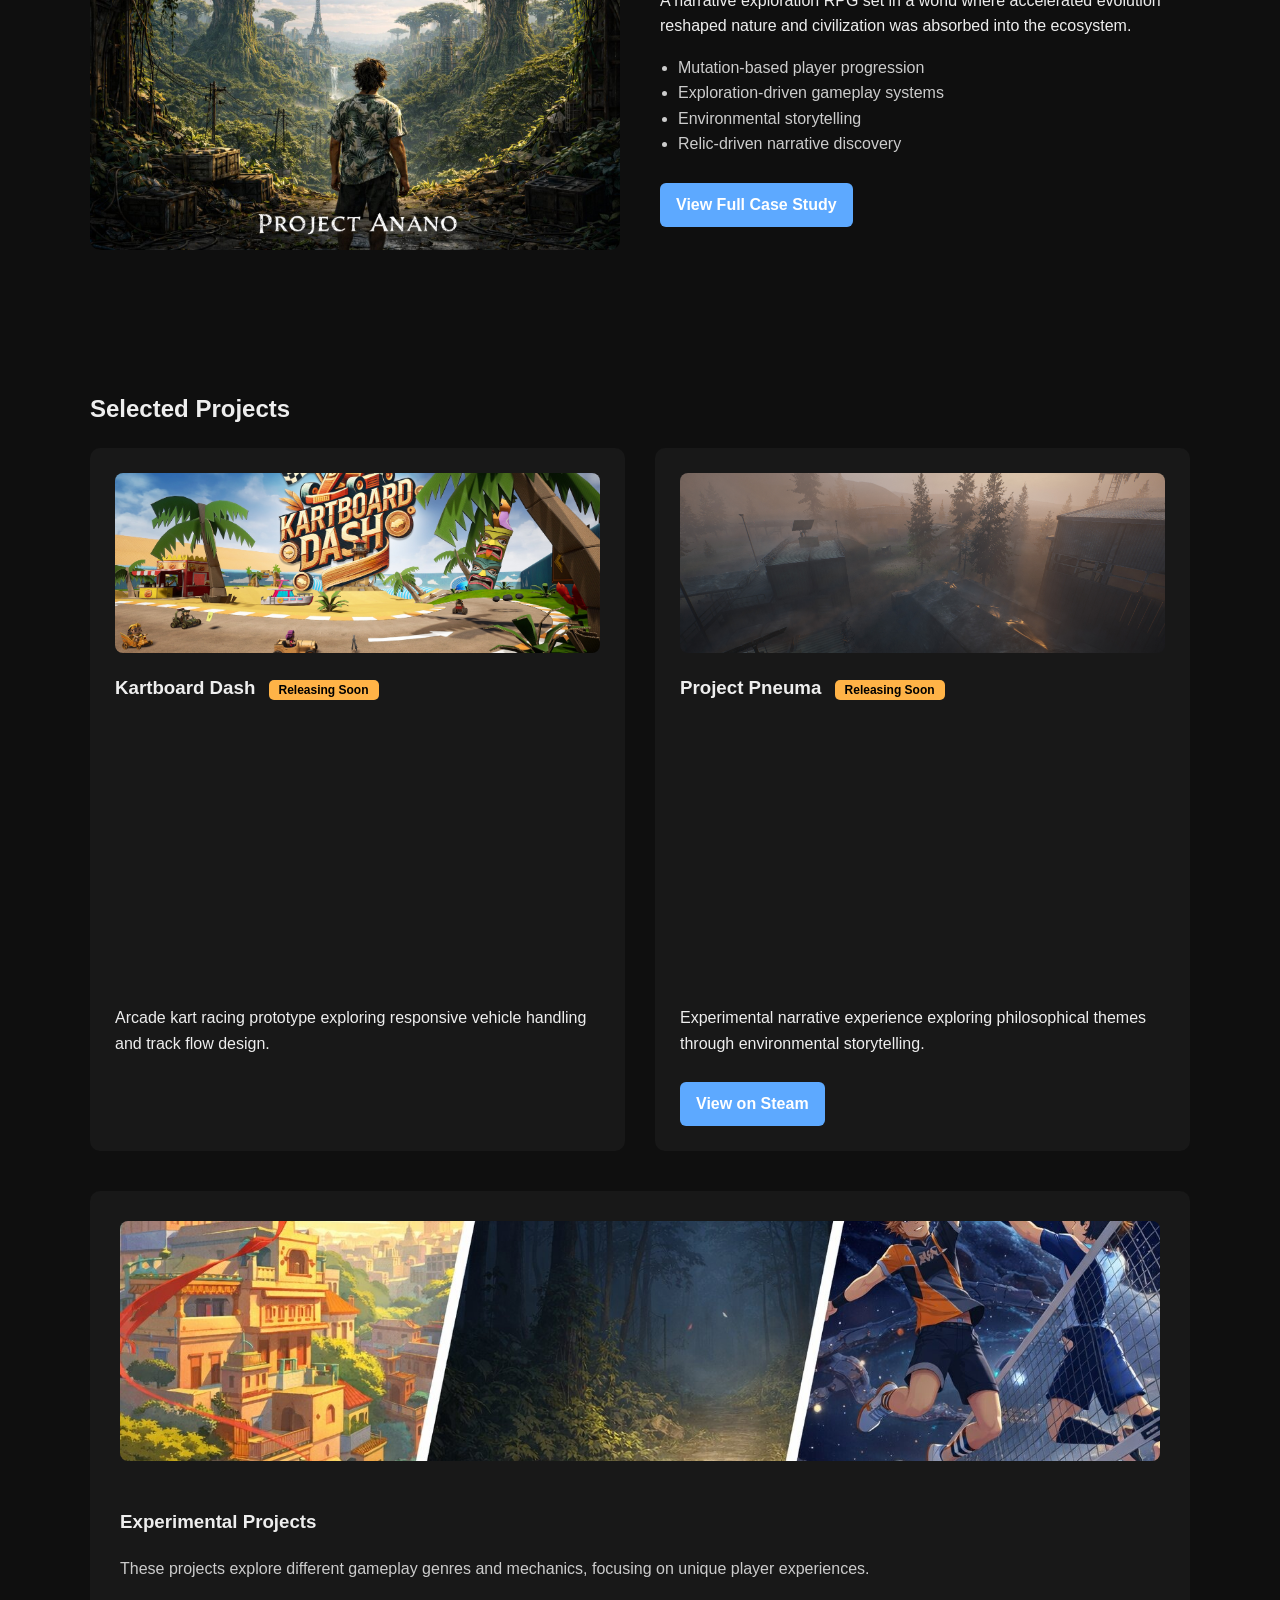
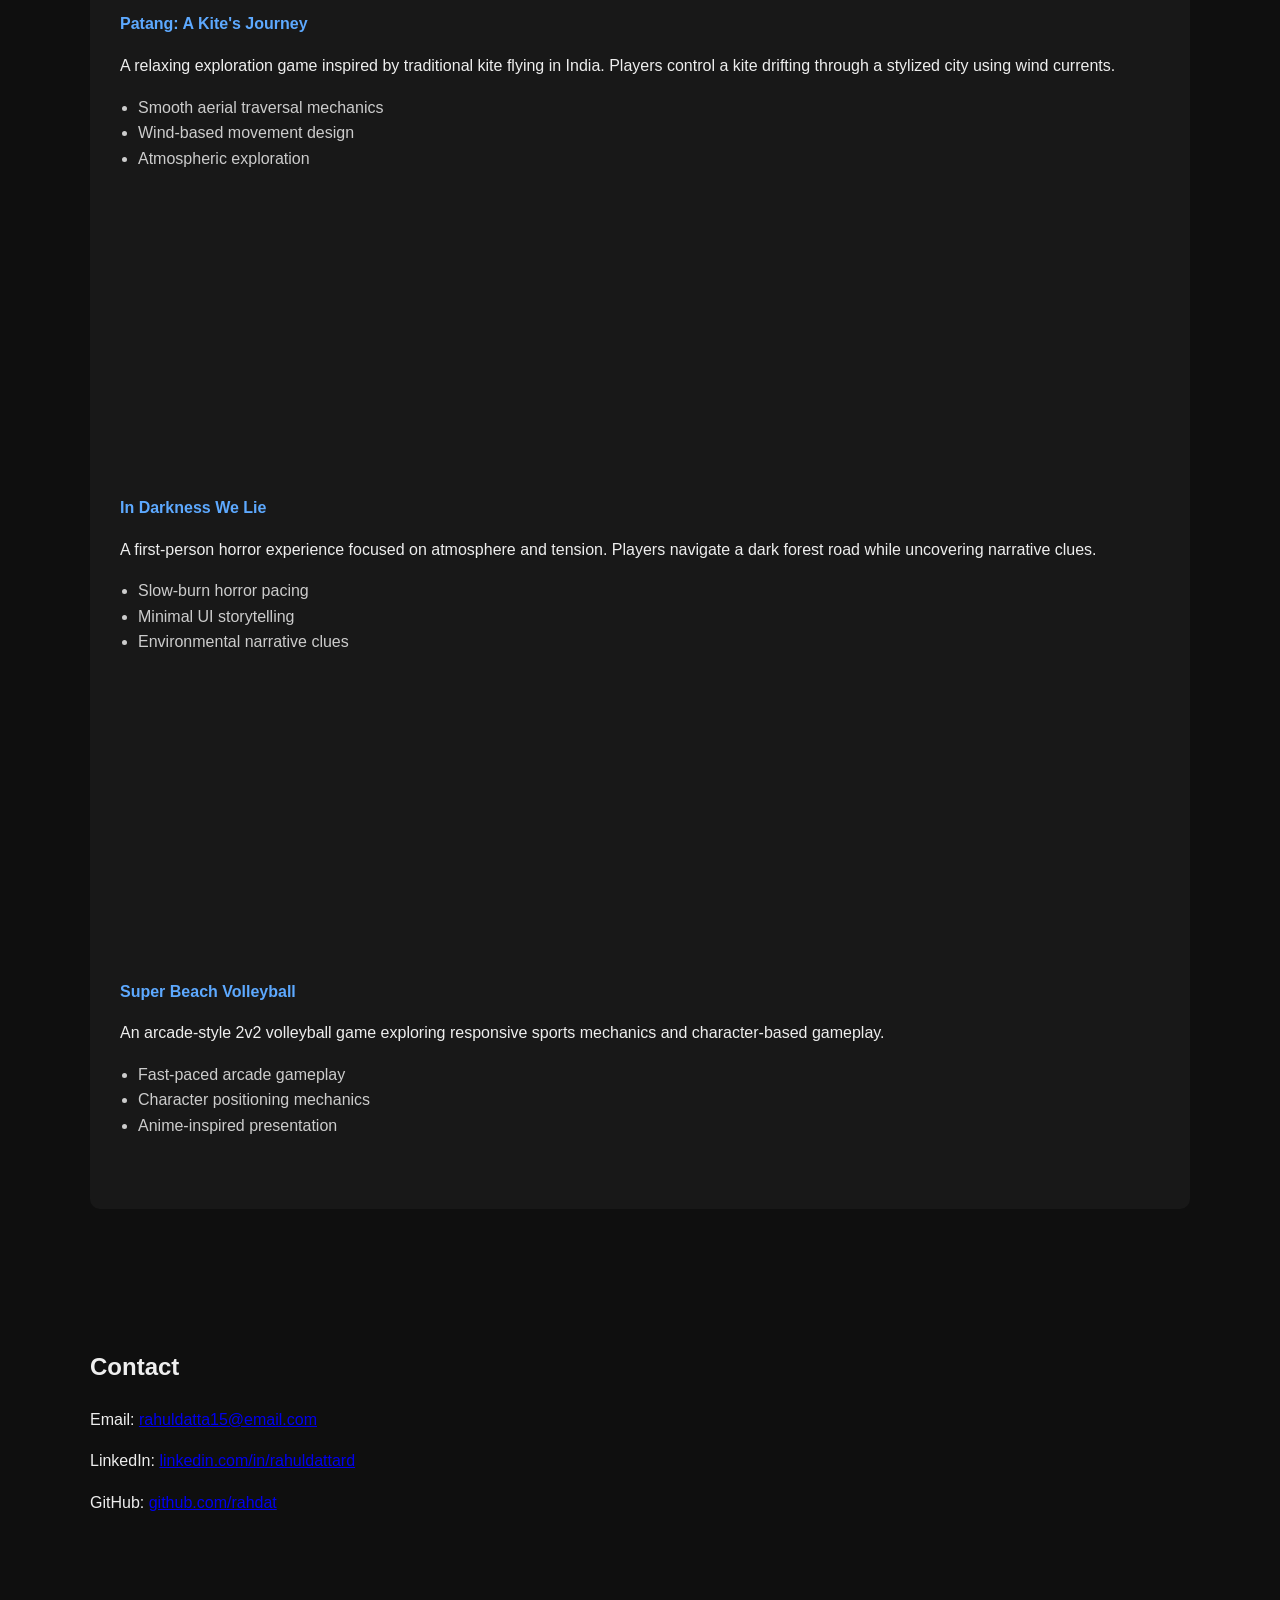
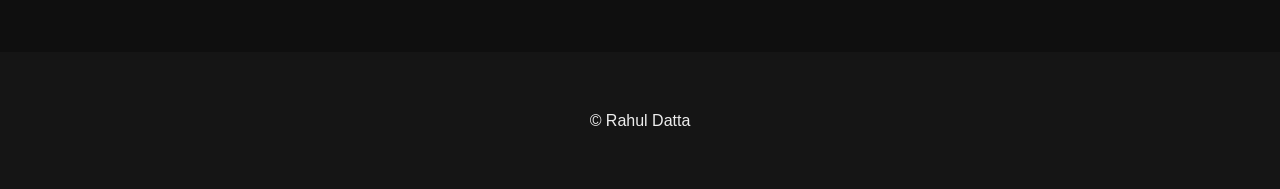
==== commit 31f41496: "Update index.html" ====
--- a/index.html
+++ b/index.html
@@ -2,6 +2,7 @@
 <html lang="en">
 
 <head>
+
 <meta charset="UTF-8">
 <meta name="viewport" content="width=device-width, initial-scale=1.0">
 
@@ -24,9 +25,8 @@
 </p>
 
 <p class="intro">
-I design gameplay systems where mechanics, worldbuilding, and narrative discovery
-are tightly interconnected. My work focuses on exploration-driven experiences
-that encourage curiosity and player-driven discovery.
+I design gameplay systems where mechanics, worldbuilding, and player discovery
+work together to create exploration-driven experiences.
 </p>
 
 </header>
@@ -36,6 +36,7 @@
 <nav>
 
 <a href="#about">About</a>
+<a href="#focus">Design Focus</a>
 <a href="#featured">Featured Project</a>
 <a href="#projects">Projects</a>
 <a href="#contact">Contact</a>
@@ -49,8 +50,8 @@
 <h2>About</h2>
 
 <p>
-Game designer focused on gameplay systems, player progression, and exploration-driven design.
-I enjoy building worlds where players learn about the environment through gameplay rather than exposition.
+Game designer focused on gameplay systems, exploration design, and environmental storytelling.
+I enjoy building worlds where players learn through discovery rather than exposition.
 </p>
 
 <p>
@@ -62,6 +63,38 @@
 
 
 
+<section id="focus">
+
+<h2>Design Focus</h2>
+
+<div class="focus-grid">
+
+<div class="focus-card">
+<h3>Gameplay Systems</h3>
+<p>Designing mechanics that interact with each other to create meaningful gameplay choices.</p>
+</div>
+
+<div class="focus-card">
+<h3>Player Progression</h3>
+<p>Building progression systems that reward exploration and experimentation.</p>
+</div>
+
+<div class="focus-card">
+<h3>Exploration Design</h3>
+<p>Creating environments that encourage curiosity and discovery.</p>
+</div>
+
+<div class="focus-card">
+<h3>Narrative Systems</h3>
+<p>Integrating storytelling directly into gameplay and world design.</p>
+</div>
+
+</div>
+
+</section>
+
+
+
 <section id="featured">
 
 <h2>Featured Project</h2>
@@ -76,18 +109,15 @@
 
 <p>
 A narrative exploration RPG set in a world where accelerated evolution reshaped nature
-and civilization was absorbed into the environment.
+and civilization was absorbed into the ecosystem.
 </p>
 
 <ul>
 
 <li>Mutation-based player progression</li>
-
 <li>Exploration-driven gameplay systems</li>
-
 <li>Environmental storytelling</li>
-
-<li>Relic-driven world narrative</li>
+<li>Relic-driven narrative discovery</li>
 
 </ul>
 
@@ -108,7 +138,6 @@
 <h2>Selected Projects</h2>
 
 <div class="project-grid">
-
 
 
 <div class="project">
@@ -172,9 +201,10 @@
 <h3>Experimental Projects</h3>
 
 <p class="wide-intro">
-These projects explore different gameplay genres and mechanics.
-Each project focuses on a specific gameplay idea or player experience.
-</p>
+These projects explore different gameplay genres and mechanics,
+focusing on unique player experiences.
+</p>
+
 
 
 <div class="wide-project">
@@ -183,18 +213,13 @@
 
 <p>
 A relaxing exploration game inspired by traditional kite flying in India.
-Players control a kite drifting through a stylized city while navigating wind currents
-and environmental obstacles.
+Players control a kite drifting through a stylized city using wind currents.
 </p>
 
 <ul>
-
-<li>Focus on smooth aerial movement</li>
-
-<li>Wind-based traversal mechanics</li>
-
+<li>Smooth aerial traversal mechanics</li>
+<li>Wind-based movement design</li>
 <li>Atmospheric exploration</li>
-
 </ul>
 
 <div class="media">
@@ -215,19 +240,14 @@
 <h4>In Darkness We Lie</h4>
 
 <p>
-A first-person horror experience focused on atmosphere and tension rather than combat.
-Players navigate a dark forest road while uncovering narrative elements hidden
-within the environment.
+A first-person horror experience focused on atmosphere and tension.
+Players navigate a dark forest road while uncovering narrative clues.
 </p>
 
 <ul>
-
 <li>Slow-burn horror pacing</li>
-
 <li>Minimal UI storytelling</li>
-
 <li>Environmental narrative clues</li>
-
 </ul>
 
 <div class="media">
@@ -248,23 +268,20 @@
 <h4>Super Beach Volleyball</h4>
 
 <p>
-An arcade-style 2v2 volleyball game designed around fast matches and responsive player controls.
-The project explores character-based gameplay and exaggerated sports mechanics.
+An arcade-style 2v2 volleyball game exploring responsive sports mechanics
+and character-based gameplay.
 </p>
 
 <ul>
-
 <li>Fast-paced arcade gameplay</li>
-
-<li>Character abilities and positioning</li>
-
+<li>Character positioning mechanics</li>
 <li>Anime-inspired presentation</li>
-
 </ul>
 
 </div>
 
 </div>
+
 
 
 </div>
--- a/style.css
+++ b/style.css
@@ -188,3 +188,61 @@
 color:#5da9ff;
 font-weight:600;
 }
+
+/* FULL WIDTH PROJECT */
+
+.project-wide{
+
+grid-column:1 / -1;
+
+background:#181818;
+
+padding:30px;
+
+border-radius:10px;
+
+margin-top:10px;
+
+}
+
+.project-wide .banner{
+
+height:240px;
+
+margin-bottom:20px;
+
+}
+
+.wide-intro{
+
+color:#ccc;
+
+max-width:800px;
+
+margin-bottom:30px;
+
+}
+
+.wide-project{
+
+margin-bottom:40px;
+
+}
+
+.wide-project h4{
+
+color:#5da9ff;
+
+margin-bottom:6px;
+
+}
+
+.wide-project ul{
+
+color:#ccc;
+
+padding-left:18px;
+
+margin-top:8px;
+
+}
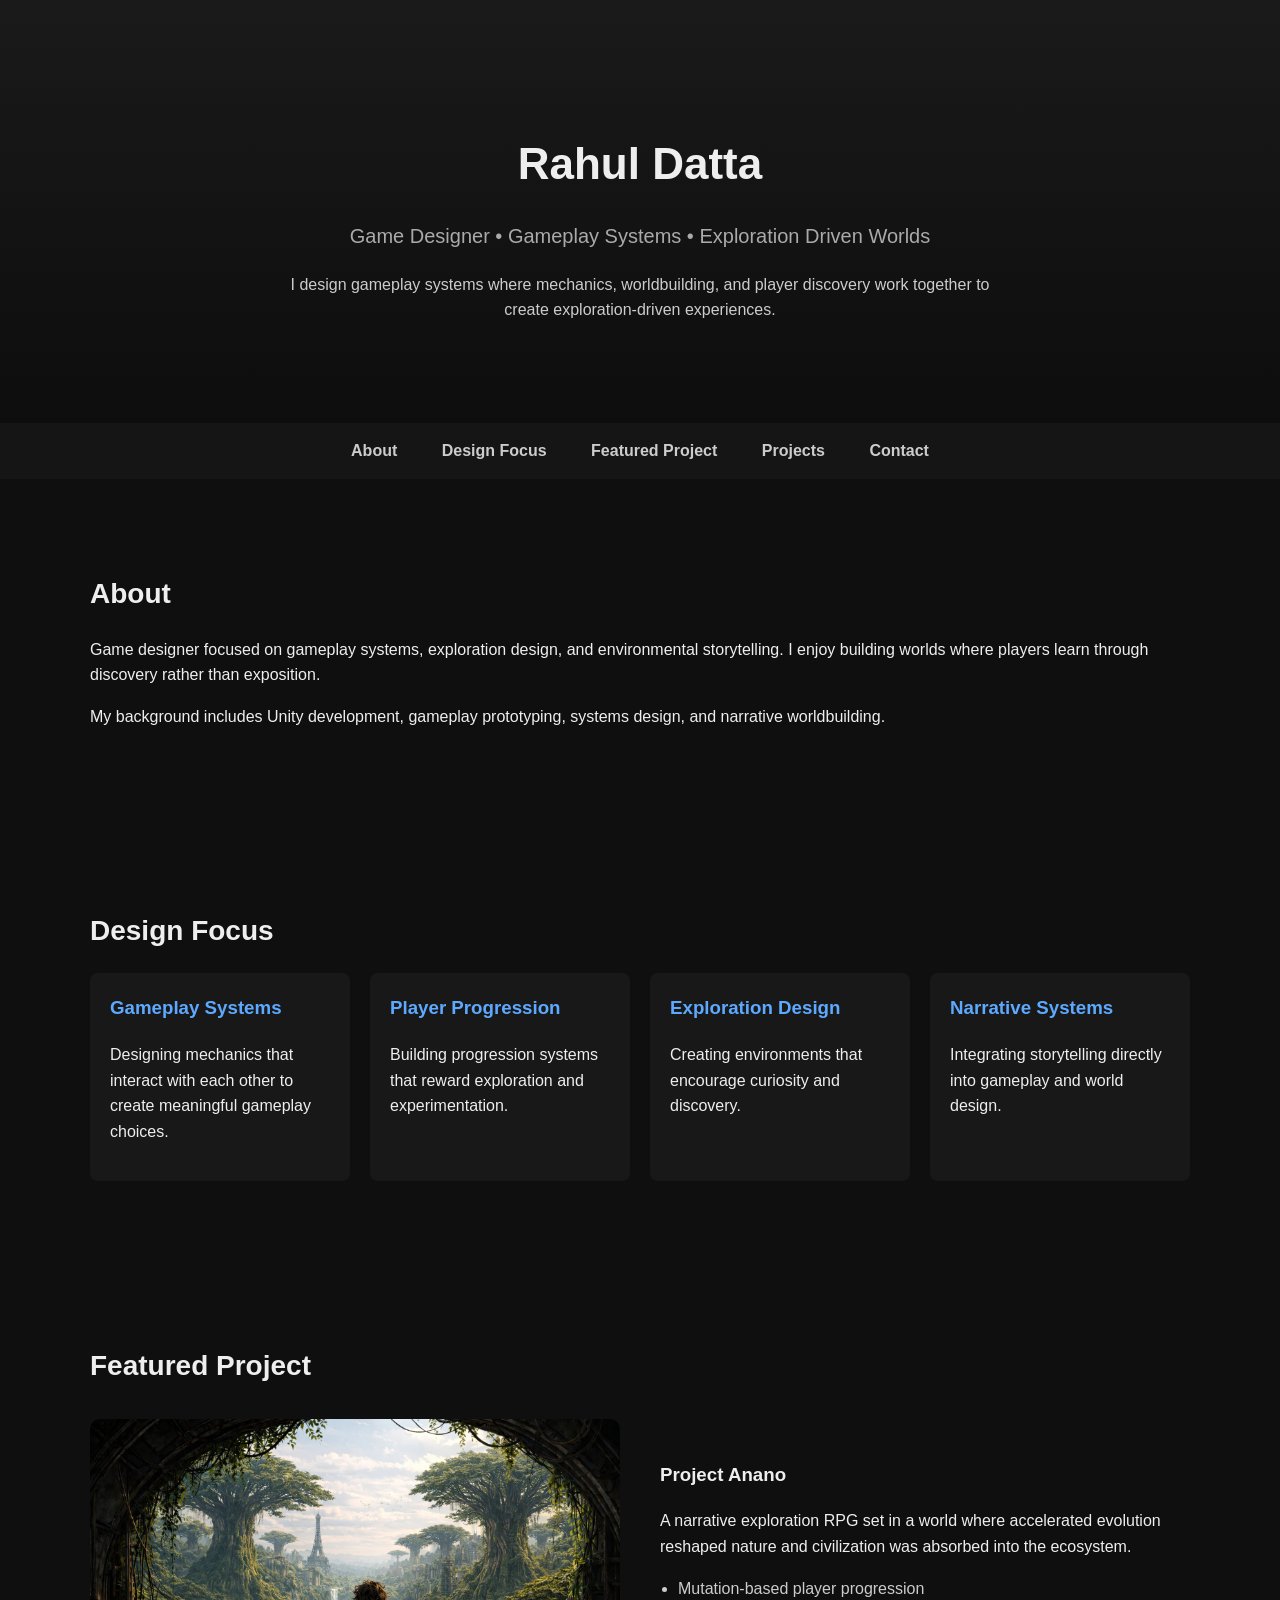
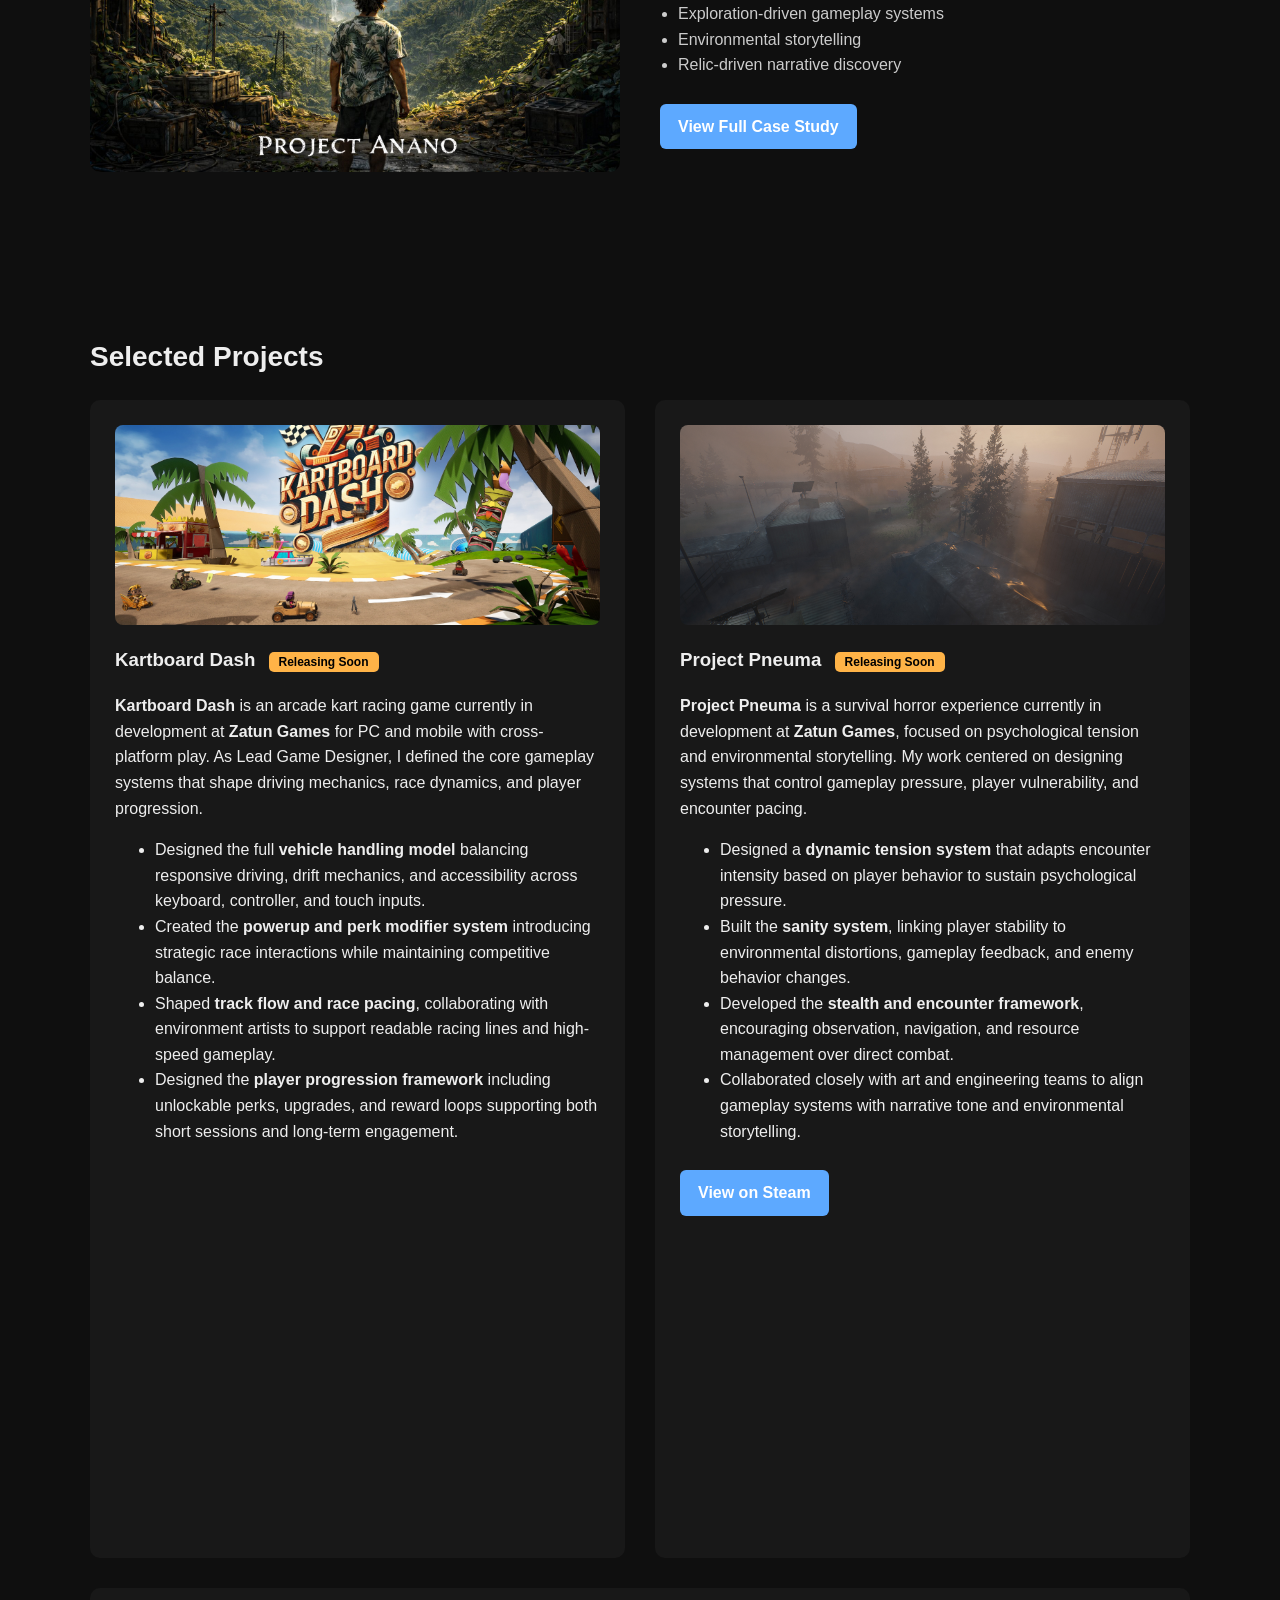
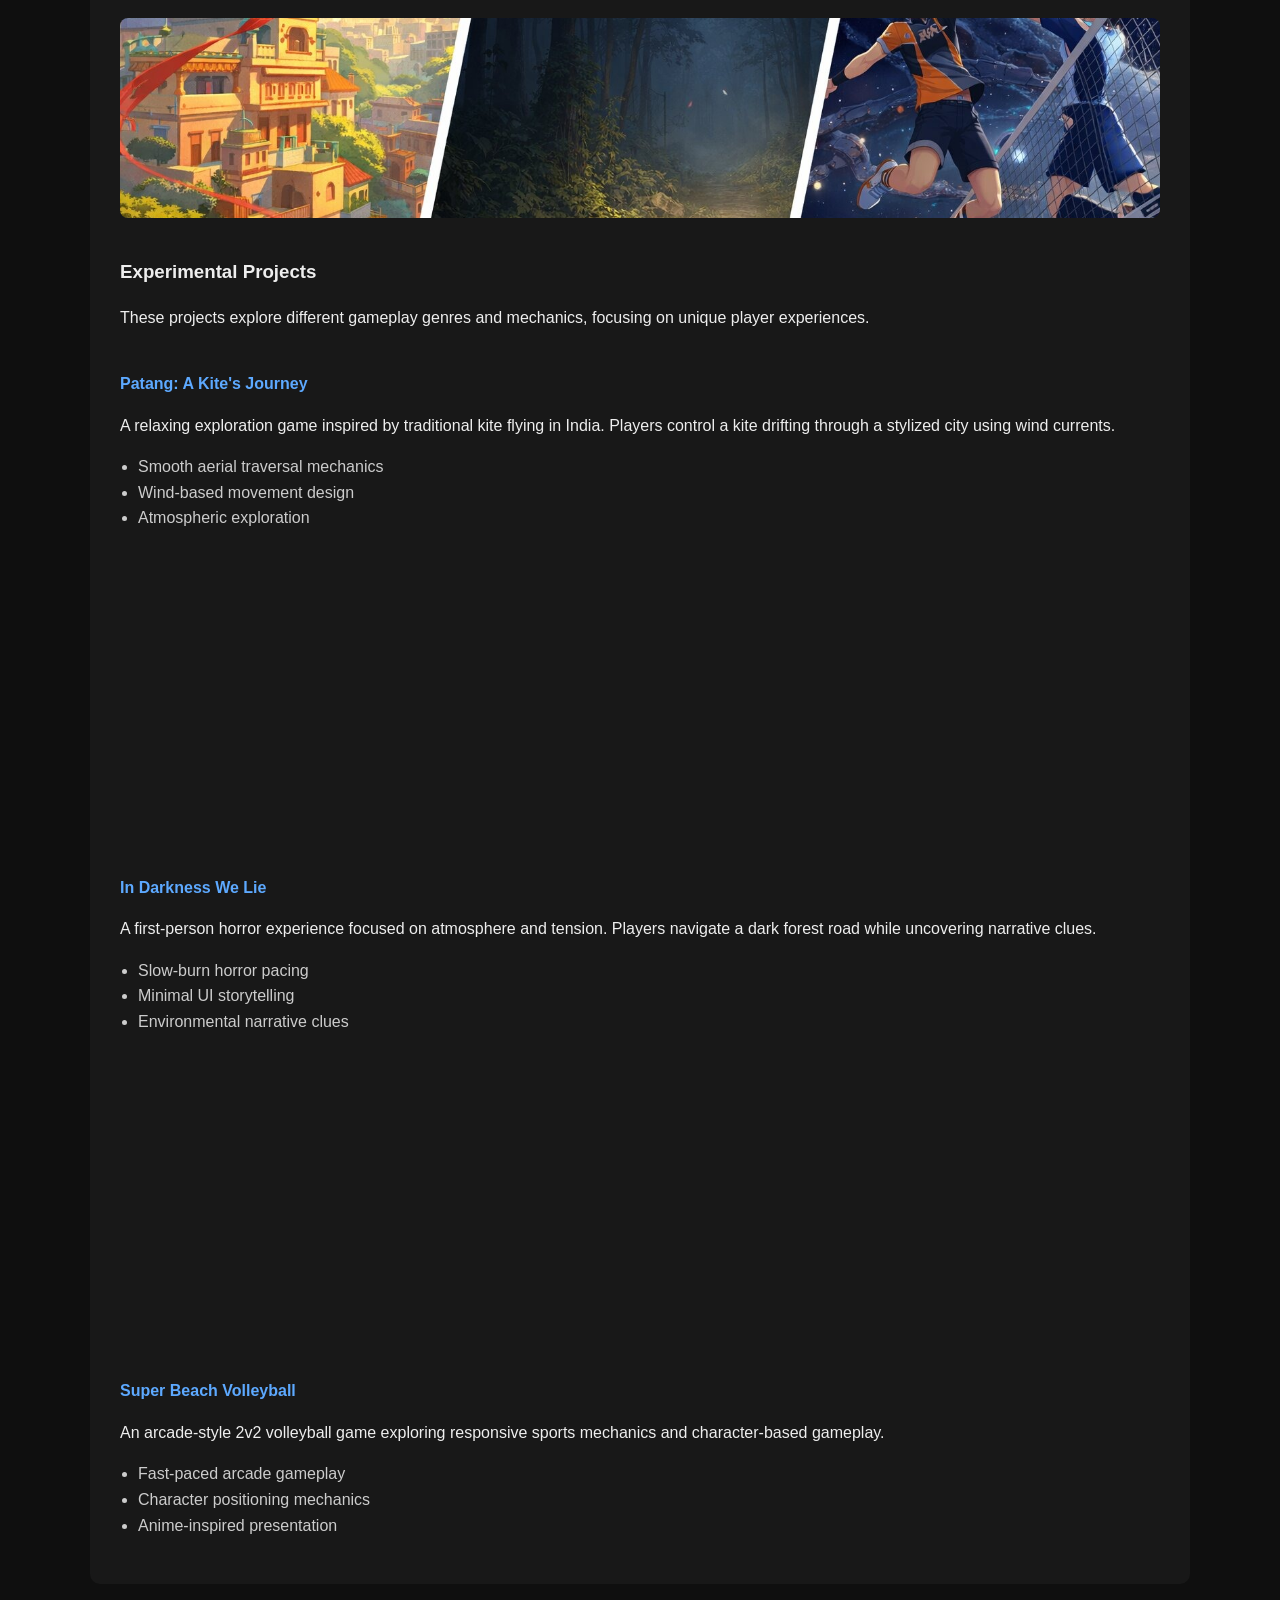
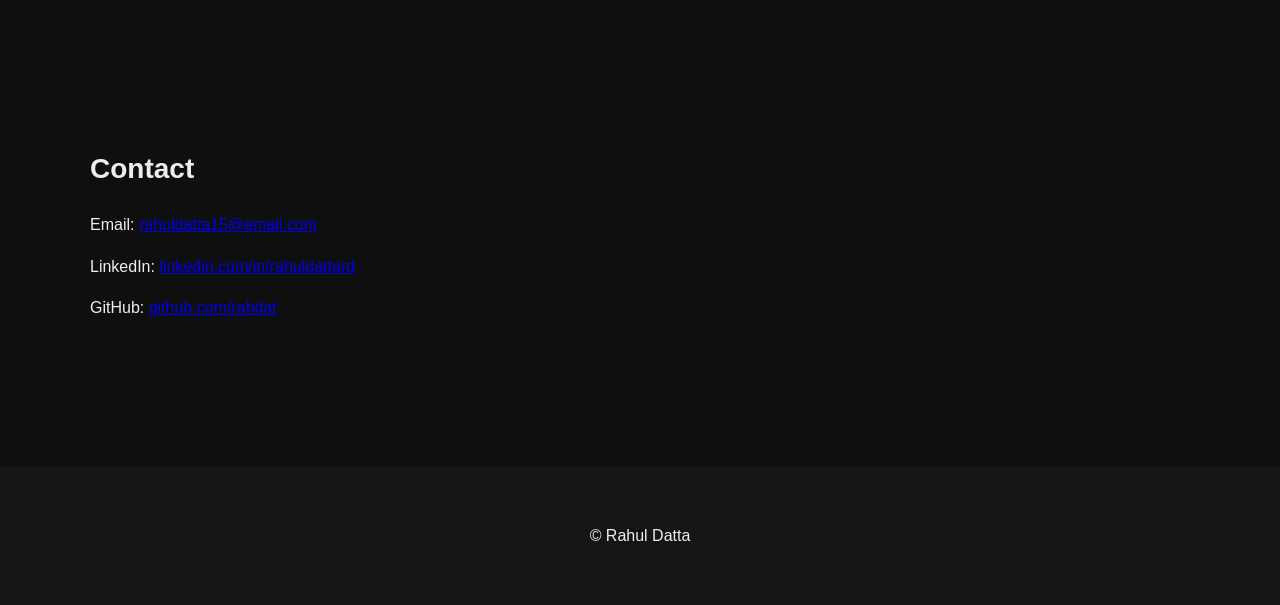
==== commit b372a154: "Update index.html" ====
--- a/index.html
+++ b/index.html
@@ -146,6 +146,22 @@
 
 <h3>Kartboard Dash <span class="badge">Releasing Soon</span></h3>
 
+<p>
+<strong>Kartboard Dash</strong> is an arcade kart racing game currently in development at <strong>Zatun Games</strong> for PC and mobile with cross-platform play. As Lead Game Designer, I defined the core gameplay systems that shape driving mechanics, race dynamics, and player progression.
+</p>
+
+<ul>
+
+<li>Designed the full <strong>vehicle handling model</strong> balancing responsive driving, drift mechanics, and accessibility across keyboard, controller, and touch inputs.</li>
+
+<li>Created the <strong>powerup and perk modifier system</strong> introducing strategic race interactions while maintaining competitive balance.</li>
+
+<li>Shaped <strong>track flow and race pacing</strong>, collaborating with environment artists to support readable racing lines and high-speed gameplay.</li>
+
+<li>Designed the <strong>player progression framework</strong> including unlockable perks, upgrades, and reward loops supporting both short sessions and long-term engagement.</li>
+
+</ul>
+
 <div class="media">
 
 <iframe
@@ -154,12 +170,7 @@
 </iframe>
 
 </div>
-
-<p>
-Arcade kart racing prototype exploring responsive vehicle handling
-and track flow design.
-</p>
-
+  
 </div>
 
 
@@ -170,19 +181,23 @@
 
 <h3>Project Pneuma <span class="badge">Releasing Soon</span></h3>
 
-<div class="media">
-
-<iframe
-src="https://www.youtube.com/embed/hPVLuGZU368"
-allowfullscreen>
-</iframe>
-
-</div>
-
-<p>
-Experimental narrative experience exploring philosophical themes
-through environmental storytelling.
-</p>
+<p>
+<strong>Project Pneuma</strong> is a survival horror experience currently in development at <strong>Zatun Games</strong>, focused on psychological tension and environmental storytelling. My work centered on designing systems that control gameplay pressure, player vulnerability, and encounter pacing.
+</p>
+
+<ul>
+
+<li>Designed a <strong>dynamic tension system</strong> that adapts encounter intensity based on player behavior to sustain psychological pressure.</li>
+
+<li>Built the <strong>sanity system</strong>, linking player stability to environmental distortions, gameplay feedback, and enemy behavior changes.</li>
+
+<li>Developed the <strong>stealth and encounter framework</strong>, encouraging observation, navigation, and resource management over direct combat.</li>
+
+<li>Collaborated closely with art and engineering teams to align gameplay systems with narrative tone and environmental storytelling.</li>
+
+</ul>
+
+
 
 <a class="button"
 href="https://store.steampowered.com/app/3872430/SCP_Project_Pneuma/"
@@ -190,6 +205,15 @@
 View on Steam
 </a>
 
+
+<div class="media">
+
+<iframe
+src="https://www.youtube.com/embed/hPVLuGZU368"
+allowfullscreen>
+</iframe>
+
+</div>
 </div>
 
 
--- a/style.css
+++ b/style.css
@@ -4,6 +4,7 @@
 background:#0f0f0f;
 color:#eee;
 line-height:1.6;
+font-size:16px;
 }
 
 
@@ -16,7 +17,7 @@
 }
 
 .hero h1{
-font-size:42px;
+font-size:44px;
 margin-bottom:10px;
 }
 
@@ -26,7 +27,7 @@
 }
 
 .intro{
-max-width:650px;
+max-width:700px;
 margin:auto;
 color:#ccc;
 margin-top:10px;
@@ -58,11 +59,37 @@
 section{
 max-width:1100px;
 margin:auto;
-padding:60px 20px;
-}
-
-
-/* FEATURED */
+padding:70px 20px;
+}
+
+h2{
+font-size:28px;
+margin-bottom:20px;
+}
+
+
+/* DESIGN FOCUS */
+
+.focus-grid{
+display:grid;
+grid-template-columns:repeat(auto-fit,minmax(220px,1fr));
+gap:20px;
+margin-top:20px;
+}
+
+.focus-card{
+background:#181818;
+padding:20px;
+border-radius:8px;
+}
+
+.focus-card h3{
+margin-top:0;
+color:#5da9ff;
+}
+
+
+/* FEATURED PROJECT */
 
 .featured-project{
 display:grid;
@@ -112,6 +139,30 @@
 }
 
 
+/* FULL WIDTH PROJECT */
+
+.project-wide{
+grid-column:1 / -1;
+background:#181818;
+padding:30px;
+border-radius:10px;
+}
+
+.wide-project{
+margin-top:40px;
+}
+
+.wide-project h4{
+color:#5da9ff;
+margin-bottom:6px;
+}
+
+.wide-project ul{
+color:#ccc;
+padding-left:18px;
+}
+
+
 /* MEDIA */
 
 .media{
@@ -121,7 +172,7 @@
 
 .media iframe{
 width:100%;
-height:260px;
+height:280px;
 border:none;
 border-radius:6px;
 }
@@ -136,7 +187,7 @@
 
 .banner{
 width:100%;
-height:180px;
+height:200px;
 object-fit:cover;
 border-radius:8px;
 margin-bottom:12px;
@@ -160,7 +211,7 @@
 .button{
 display:inline-block;
 margin-top:10px;
-padding:9px 16px;
+padding:10px 18px;
 background:#5da9ff;
 color:white;
 border-radius:6px;
@@ -182,67 +233,56 @@
 margin-top:60px;
 }
 
-.project h4{
-margin-top:20px;
-margin-bottom:6px;
-color:#5da9ff;
-font-weight:600;
-}
-
-/* FULL WIDTH PROJECT */
-
-.project-wide{
-
-grid-column:1 / -1;
-
-background:#181818;
-
-padding:30px;
-
-border-radius:10px;
-
-margin-top:10px;
-
-}
-
-.project-wide .banner{
-
-height:240px;
-
-margin-bottom:20px;
-
-}
-
-.wide-intro{
-
-color:#ccc;
-
-max-width:800px;
-
-margin-bottom:30px;
-
-}
-
-.wide-project{
-
+/* ============================= */
+/* ANANO CASE STUDY PAGE STYLES */
+/* ============================= */
+
+/* Case study sections */
+
+.case-section{
+max-width:900px;
+margin:auto;
+margin-top:70px;
+}
+
+.case-section h2{
+font-size:28px;
+margin-bottom:15px;
+}
+
+.case-section p{
+color:#ccc;
+margin-bottom:15px;
+}
+
+
+/* Case study images */
+
+.case-image{
+margin-top:30px;
 margin-bottom:40px;
-
-}
-
-.wide-project h4{
-
-color:#5da9ff;
-
-margin-bottom:6px;
-
-}
-
-.wide-project ul{
-
-color:#ccc;
-
-padding-left:18px;
-
-margin-top:8px;
-
-}
+text-align:center;
+}
+
+.case-image img{
+width:100%;
+max-width:1000px;
+height:auto;
+border-radius:10px;
+display:block;
+margin:auto;
+box-shadow:0 10px 25px rgba(0,0,0,0.5);
+}
+
+
+/* Image captions */
+
+.image-caption{
+font-size:14px;
+color:#aaa;
+margin-top:10px;
+max-width:700px;
+margin-left:auto;
+margin-right:auto;
+line-height:1.4;
+}
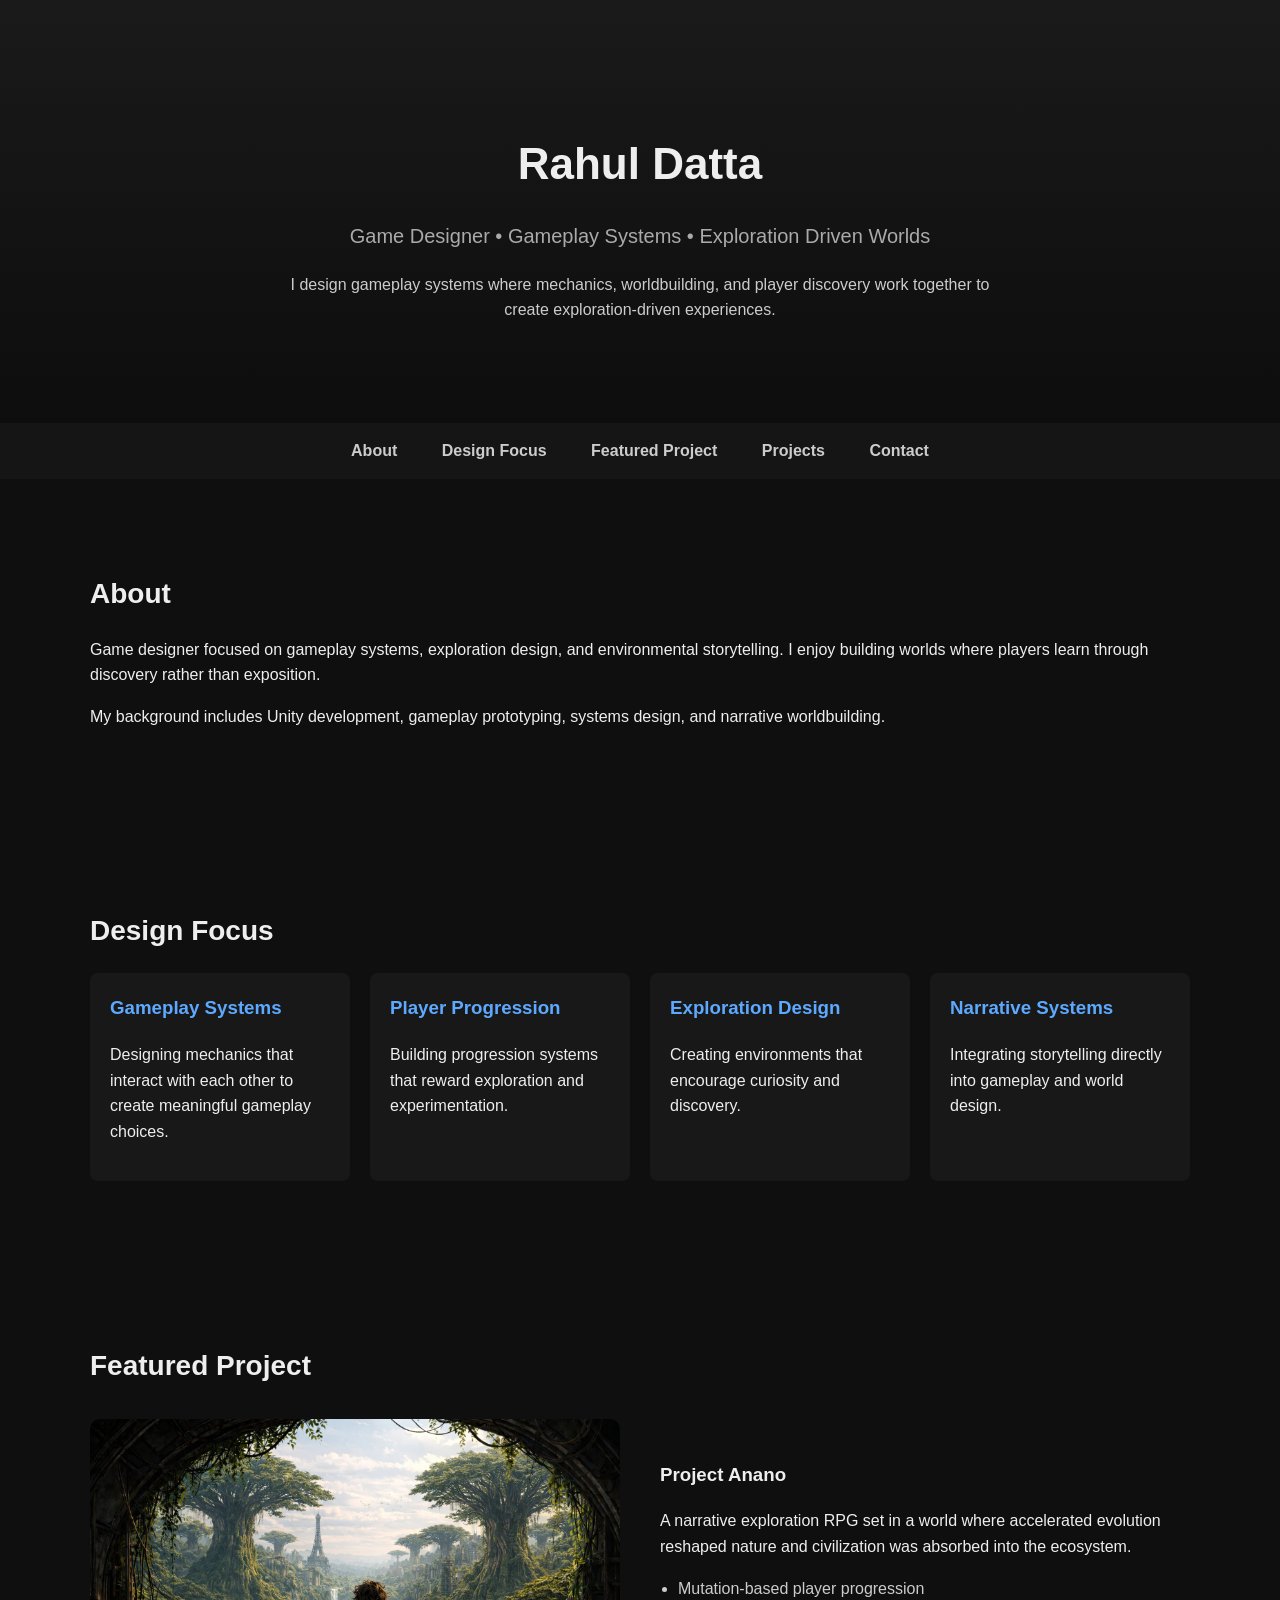
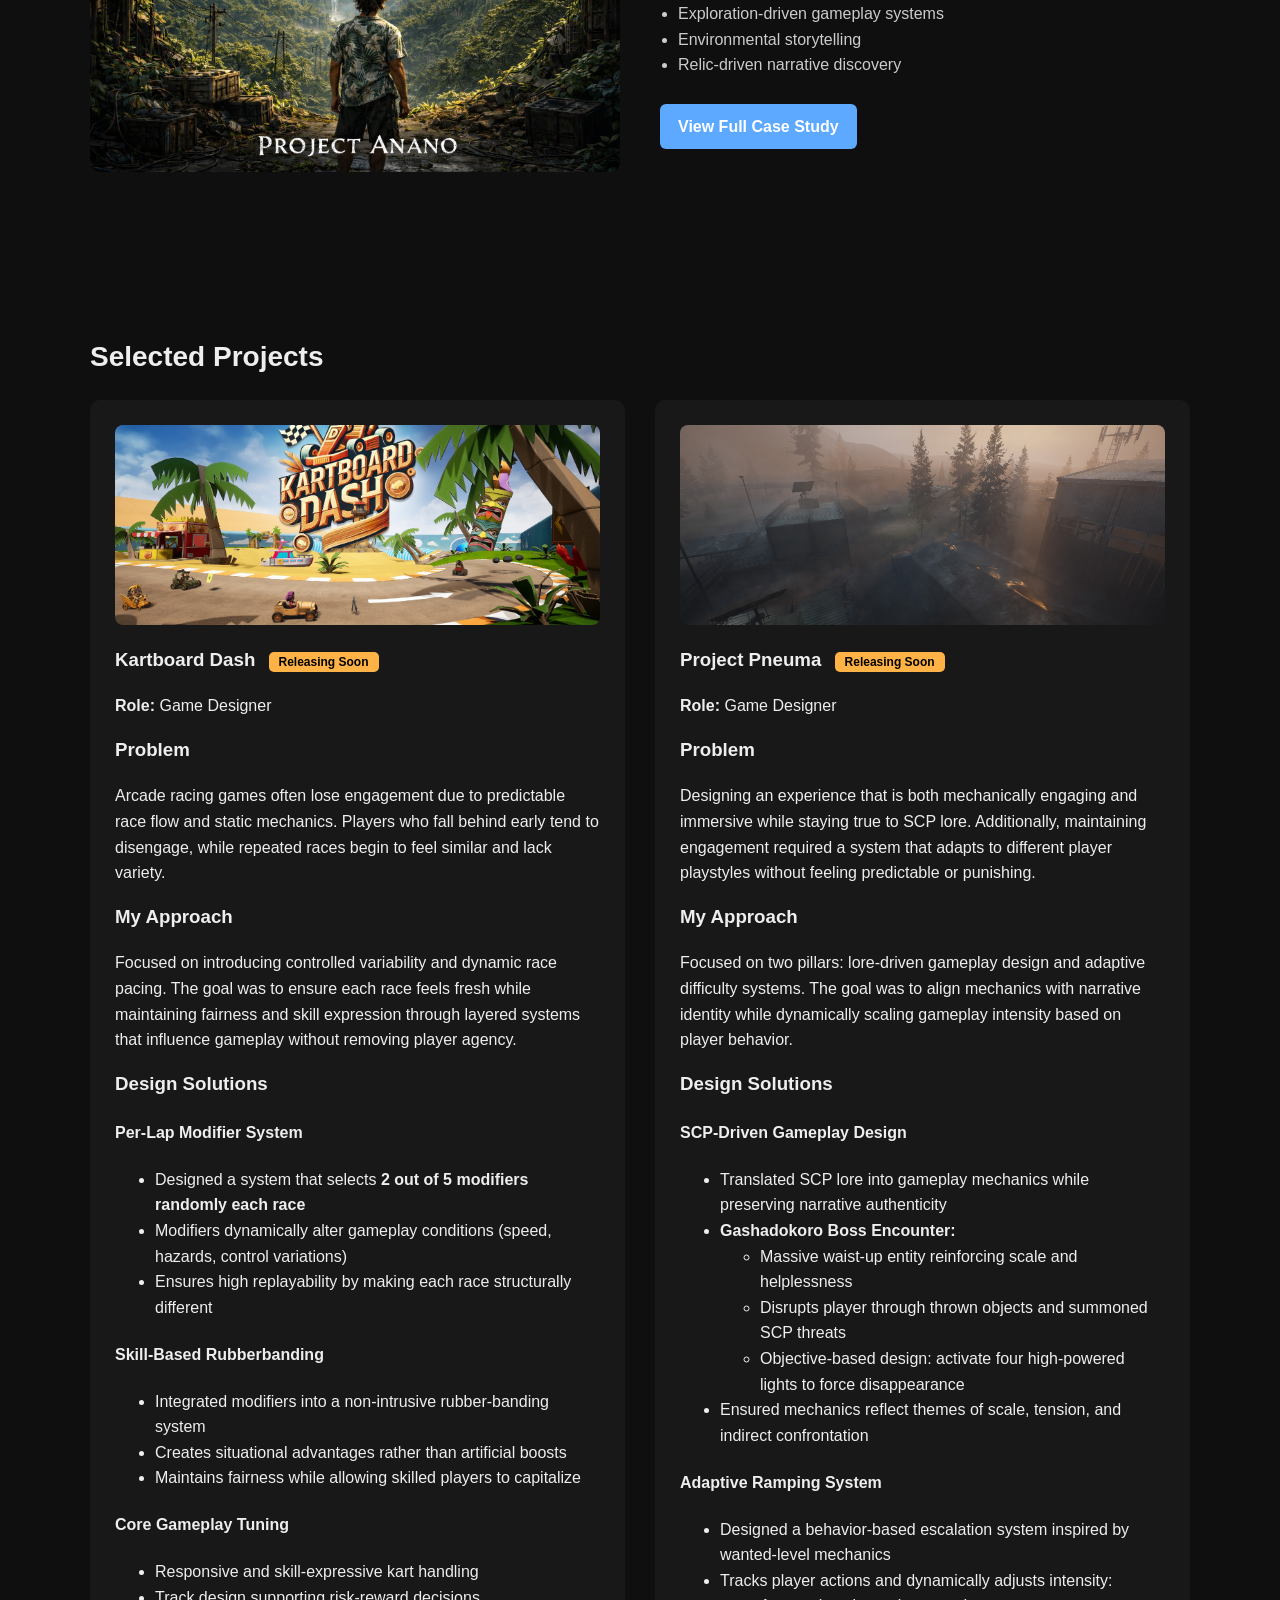
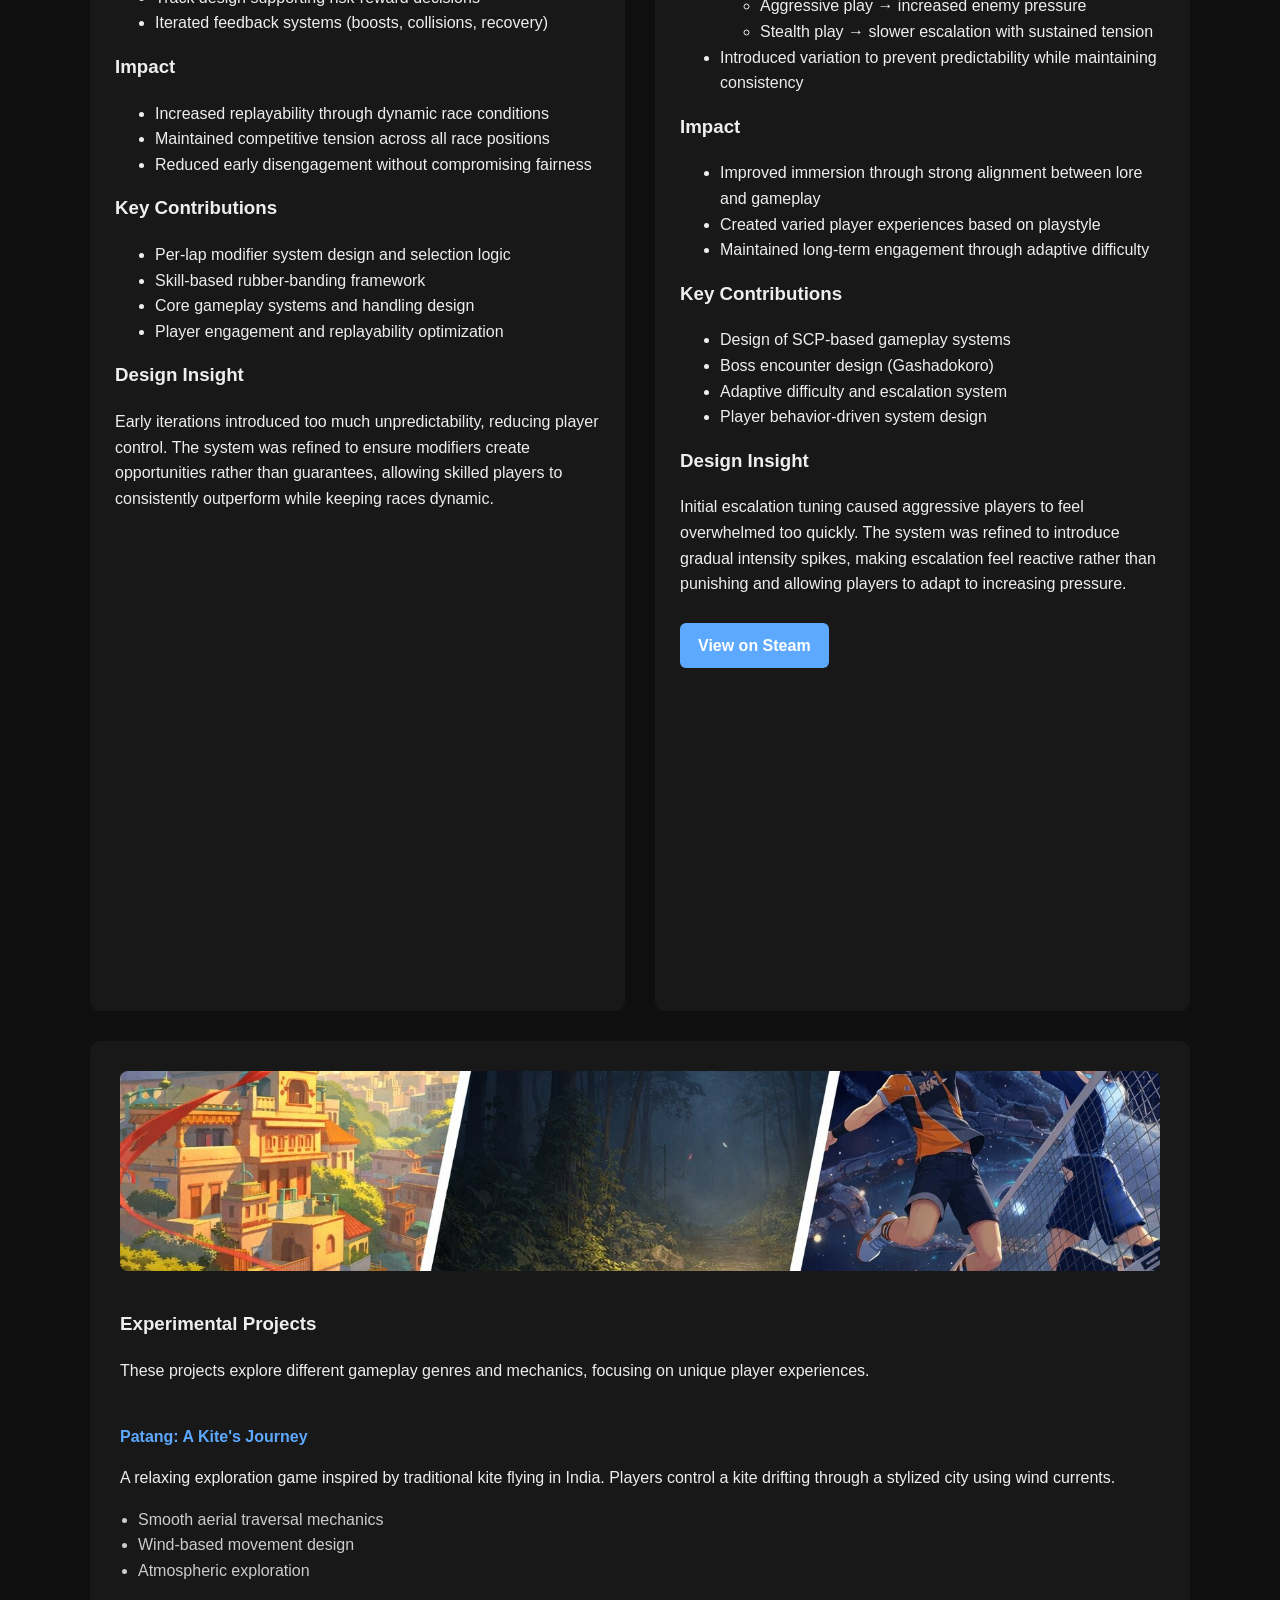
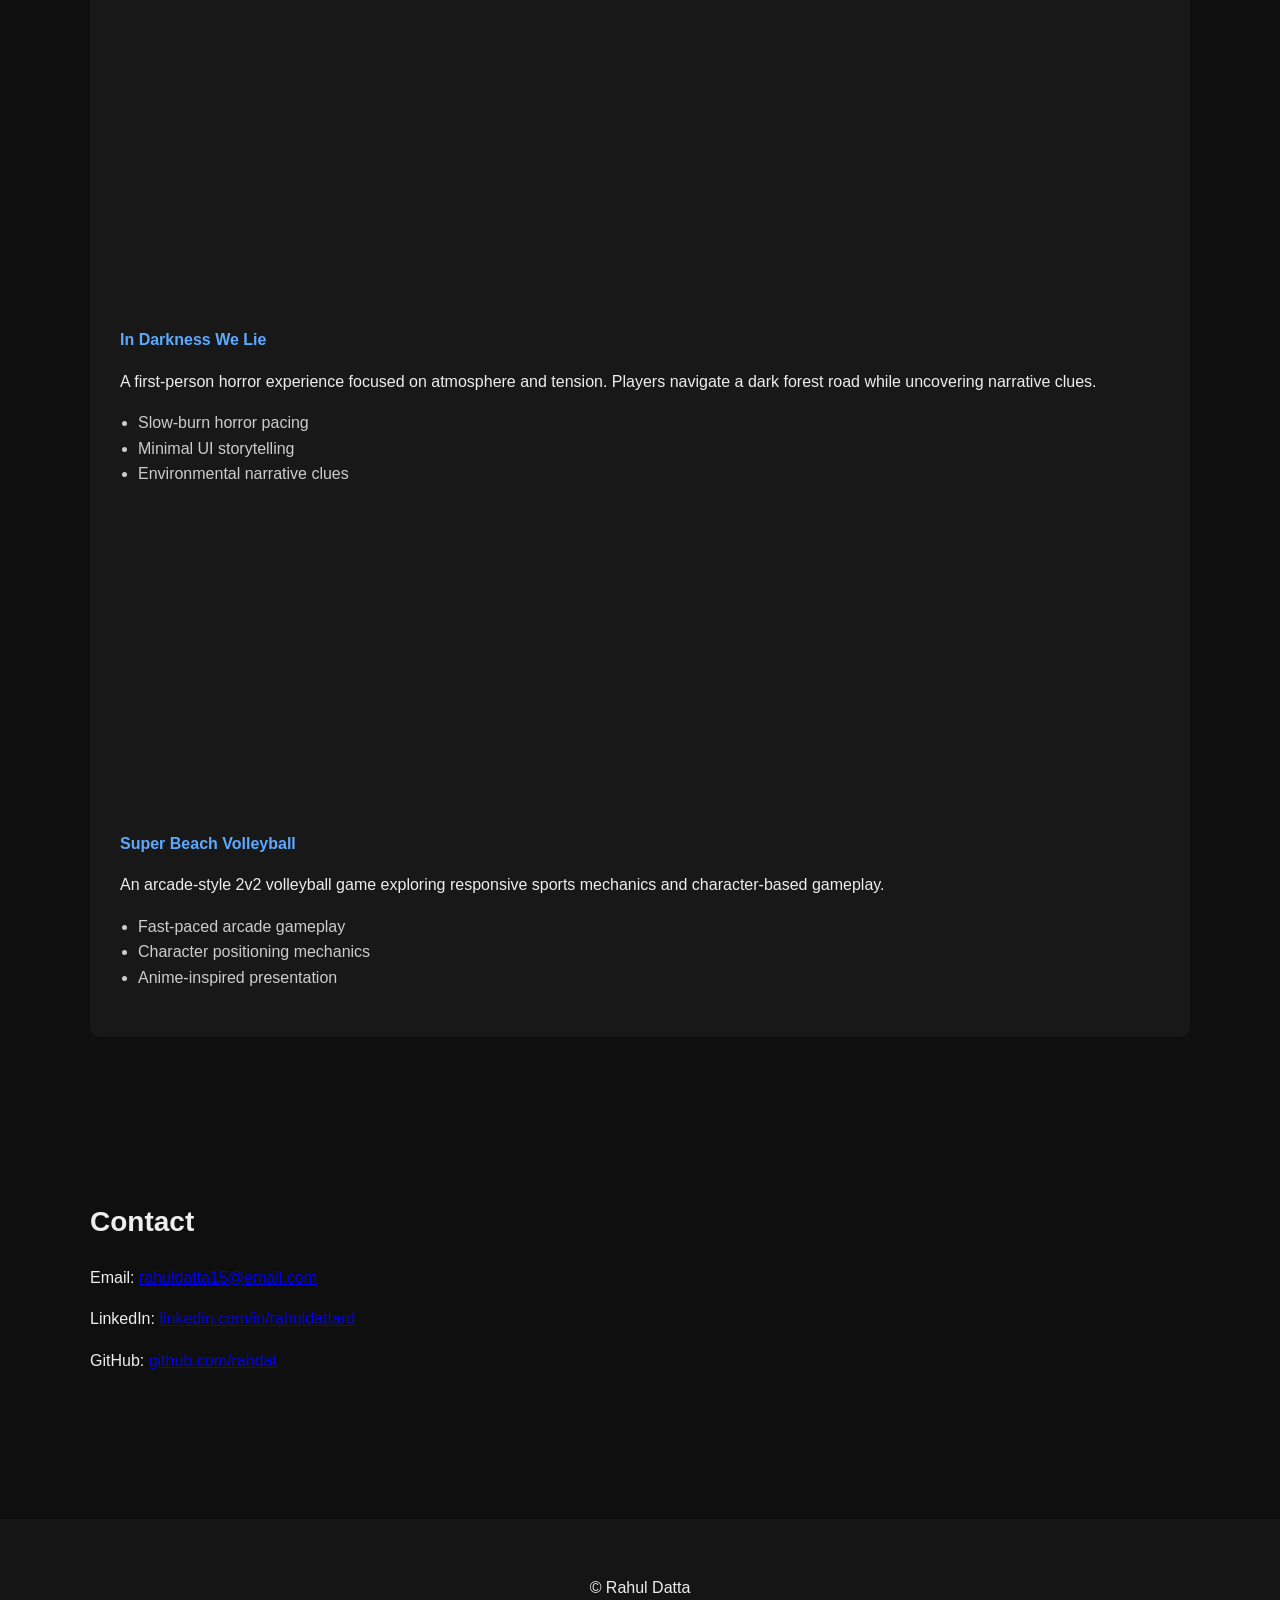
==== commit 153ee0b5: "Update index.html" ====
--- a/index.html
+++ b/index.html
@@ -145,23 +145,64 @@
 <img class="banner" src="images/kartboard.jpg">
 
 <h3>Kartboard Dash <span class="badge">Releasing Soon</span></h3>
-
-<p>
-<strong>Kartboard Dash</strong> is an arcade kart racing game currently in development at <strong>Zatun Games</strong> for PC and mobile with cross-platform play. As Lead Game Designer, I defined the core gameplay systems that shape driving mechanics, race dynamics, and player progression.
-</p>
-
-<ul>
-
-<li>Designed the full <strong>vehicle handling model</strong> balancing responsive driving, drift mechanics, and accessibility across keyboard, controller, and touch inputs.</li>
-
-<li>Created the <strong>powerup and perk modifier system</strong> introducing strategic race interactions while maintaining competitive balance.</li>
-
-<li>Shaped <strong>track flow and race pacing</strong>, collaborating with environment artists to support readable racing lines and high-speed gameplay.</li>
-
-<li>Designed the <strong>player progression framework</strong> including unlockable perks, upgrades, and reward loops supporting both short sessions and long-term engagement.</li>
-
-</ul>
-
+  
+  <p><strong>Role:</strong> Game Designer<br>
+
+  <h3>Problem</h3>
+  <p>
+    Arcade racing games often lose engagement due to predictable race flow and static mechanics. 
+    Players who fall behind early tend to disengage, while repeated races begin to feel similar and lack variety.
+  </p>
+
+  <h3>My Approach</h3>
+  <p>
+    Focused on introducing controlled variability and dynamic race pacing. The goal was to ensure each race feels fresh 
+    while maintaining fairness and skill expression through layered systems that influence gameplay without removing player agency.
+  </p>
+
+  <h3>Design Solutions</h3>
+
+  <h4>Per-Lap Modifier System</h4>
+  <ul>
+    <li>Designed a system that selects <strong>2 out of 5 modifiers randomly each race</strong></li>
+    <li>Modifiers dynamically alter gameplay conditions (speed, hazards, control variations)</li>
+    <li>Ensures high replayability by making each race structurally different</li>
+  </ul>
+
+  <h4>Skill-Based Rubberbanding</h4>
+  <ul>
+    <li>Integrated modifiers into a non-intrusive rubber-banding system</li>
+    <li>Creates situational advantages rather than artificial boosts</li>
+    <li>Maintains fairness while allowing skilled players to capitalize</li>
+  </ul>
+
+  <h4>Core Gameplay Tuning</h4>
+  <ul>
+    <li>Responsive and skill-expressive kart handling</li>
+    <li>Track design supporting risk-reward decisions</li>
+    <li>Iterated feedback systems (boosts, collisions, recovery)</li>
+  </ul>
+
+  <h3>Impact</h3>
+  <ul>
+    <li>Increased replayability through dynamic race conditions</li>
+    <li>Maintained competitive tension across all race positions</li>
+    <li>Reduced early disengagement without compromising fairness</li>
+  </ul>
+
+  <h3>Key Contributions</h3>
+  <ul>
+    <li>Per-lap modifier system design and selection logic</li>
+    <li>Skill-based rubber-banding framework</li>
+    <li>Core gameplay systems and handling design</li>
+    <li>Player engagement and replayability optimization</li>
+  </ul>
+
+  <h3>Design Insight</h3>
+  <p>
+    Early iterations introduced too much unpredictability, reducing player control. The system was refined to ensure modifiers 
+    create opportunities rather than guarantees, allowing skilled players to consistently outperform while keeping races dynamic.
+  </p>
 <div class="media">
 
 <iframe
@@ -181,21 +222,65 @@
 
 <h3>Project Pneuma <span class="badge">Releasing Soon</span></h3>
 
-<p>
-<strong>Project Pneuma</strong> is a survival horror experience currently in development at <strong>Zatun Games</strong>, focused on psychological tension and environmental storytelling. My work centered on designing systems that control gameplay pressure, player vulnerability, and encounter pacing.
-</p>
-
-<ul>
-
-<li>Designed a <strong>dynamic tension system</strong> that adapts encounter intensity based on player behavior to sustain psychological pressure.</li>
-
-<li>Built the <strong>sanity system</strong>, linking player stability to environmental distortions, gameplay feedback, and enemy behavior changes.</li>
-
-<li>Developed the <strong>stealth and encounter framework</strong>, encouraging observation, navigation, and resource management over direct combat.</li>
-
-<li>Collaborated closely with art and engineering teams to align gameplay systems with narrative tone and environmental storytelling.</li>
-
-</ul>
+
+  <p><strong>Role:</strong> Game Designer<br>
+  <h3>Problem</h3>
+  <p>
+    Designing an experience that is both mechanically engaging and immersive while staying true to SCP lore. 
+    Additionally, maintaining engagement required a system that adapts to different player playstyles without feeling predictable or punishing.
+  </p>
+
+  <h3>My Approach</h3>
+  <p>
+    Focused on two pillars: lore-driven gameplay design and adaptive difficulty systems. The goal was to align mechanics 
+    with narrative identity while dynamically scaling gameplay intensity based on player behavior.
+  </p>
+
+  <h3>Design Solutions</h3>
+
+  <h4>SCP-Driven Gameplay Design</h4>
+  <ul>
+    <li>Translated SCP lore into gameplay mechanics while preserving narrative authenticity</li>
+    <li><strong>Gashadokoro Boss Encounter:</strong></li>
+    <ul>
+      <li>Massive waist-up entity reinforcing scale and helplessness</li>
+      <li>Disrupts player through thrown objects and summoned SCP threats</li>
+      <li>Objective-based design: activate four high-powered lights to force disappearance</li>
+    </ul>
+    <li>Ensured mechanics reflect themes of scale, tension, and indirect confrontation</li>
+  </ul>
+
+  <h4>Adaptive Ramping System</h4>
+  <ul>
+    <li>Designed a behavior-based escalation system inspired by wanted-level mechanics</li>
+    <li>Tracks player actions and dynamically adjusts intensity:</li>
+    <ul>
+      <li>Aggressive play → increased enemy pressure</li>
+      <li>Stealth play → slower escalation with sustained tension</li>
+    </ul>
+    <li>Introduced variation to prevent predictability while maintaining consistency</li>
+  </ul>
+
+  <h3>Impact</h3>
+  <ul>
+    <li>Improved immersion through strong alignment between lore and gameplay</li>
+    <li>Created varied player experiences based on playstyle</li>
+    <li>Maintained long-term engagement through adaptive difficulty</li>
+  </ul>
+
+  <h3>Key Contributions</h3>
+  <ul>
+    <li>Design of SCP-based gameplay systems</li>
+    <li>Boss encounter design (Gashadokoro)</li>
+    <li>Adaptive difficulty and escalation system</li>
+    <li>Player behavior-driven system design</li>
+  </ul>
+
+  <h3>Design Insight</h3>
+  <p>
+    Initial escalation tuning caused aggressive players to feel overwhelmed too quickly. The system was refined to introduce 
+    gradual intensity spikes, making escalation feel reactive rather than punishing and allowing players to adapt to increasing pressure.
+  </p>
 
 
 
